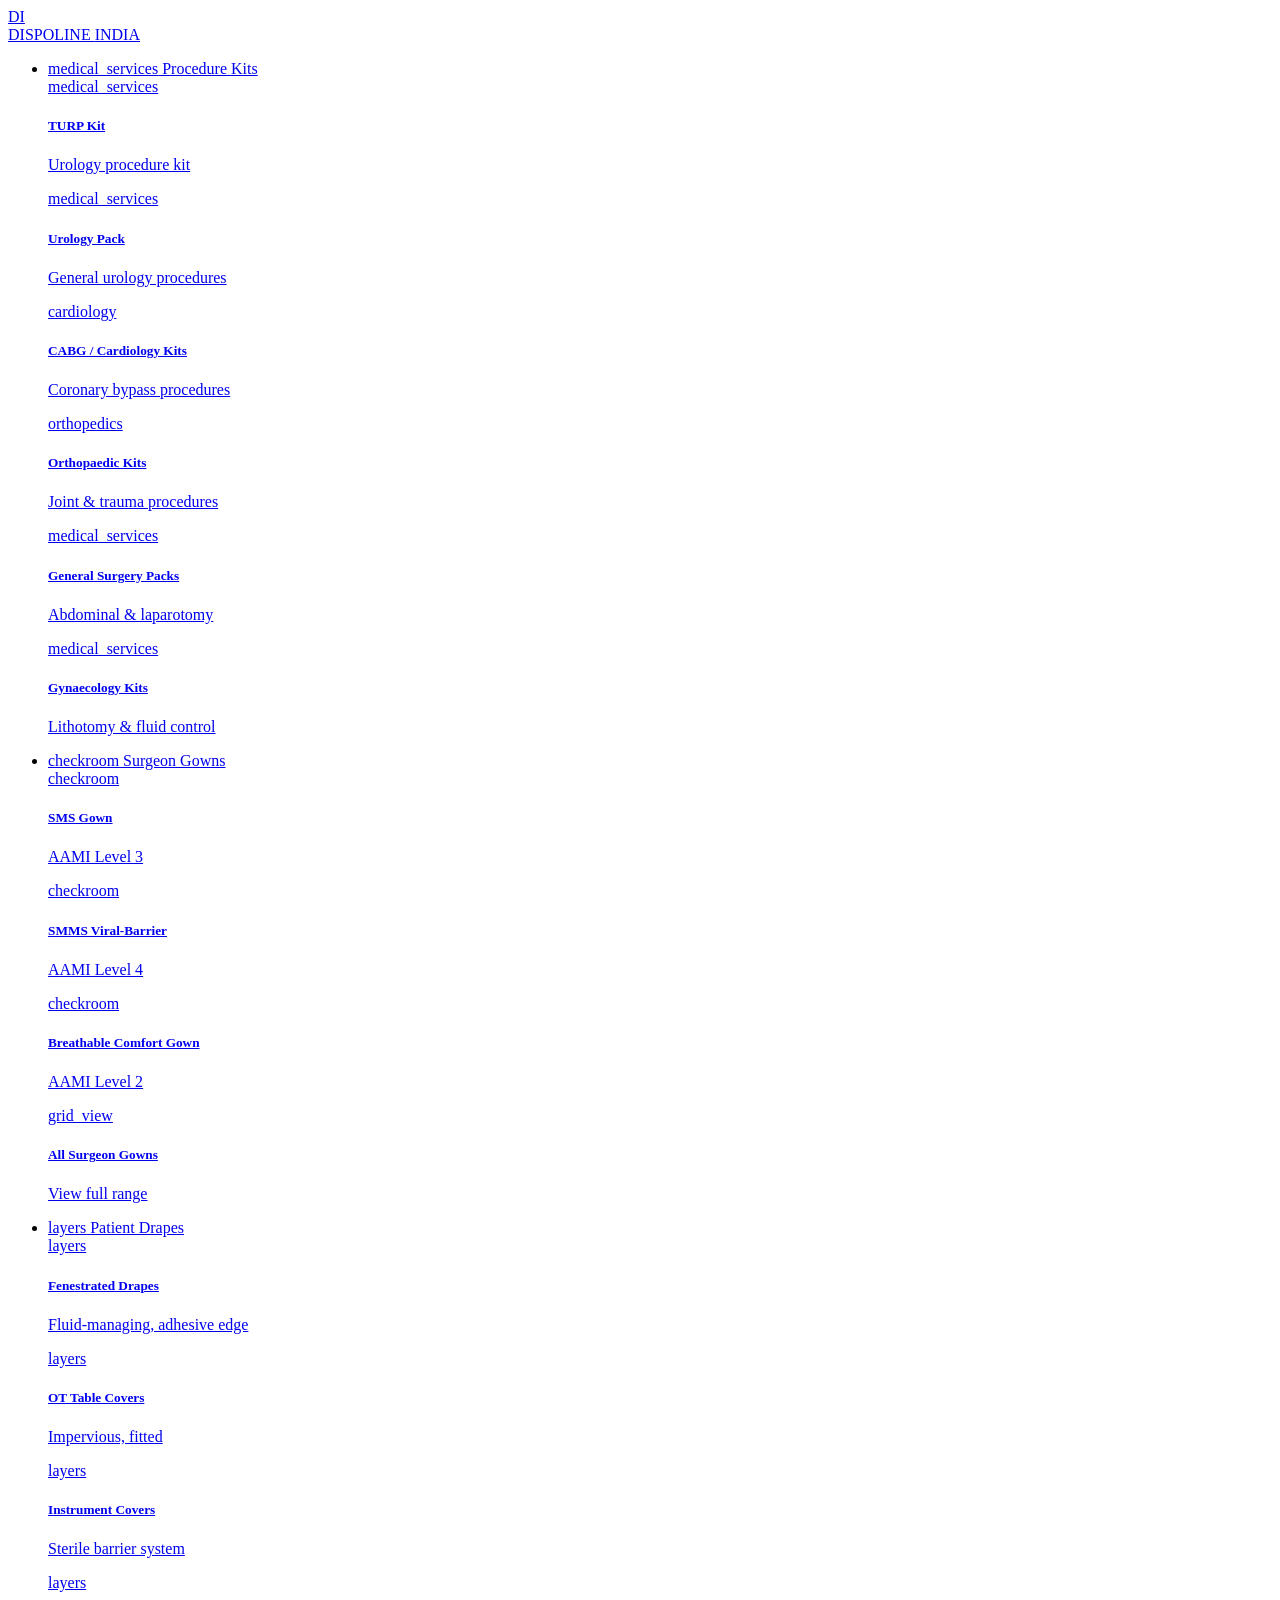
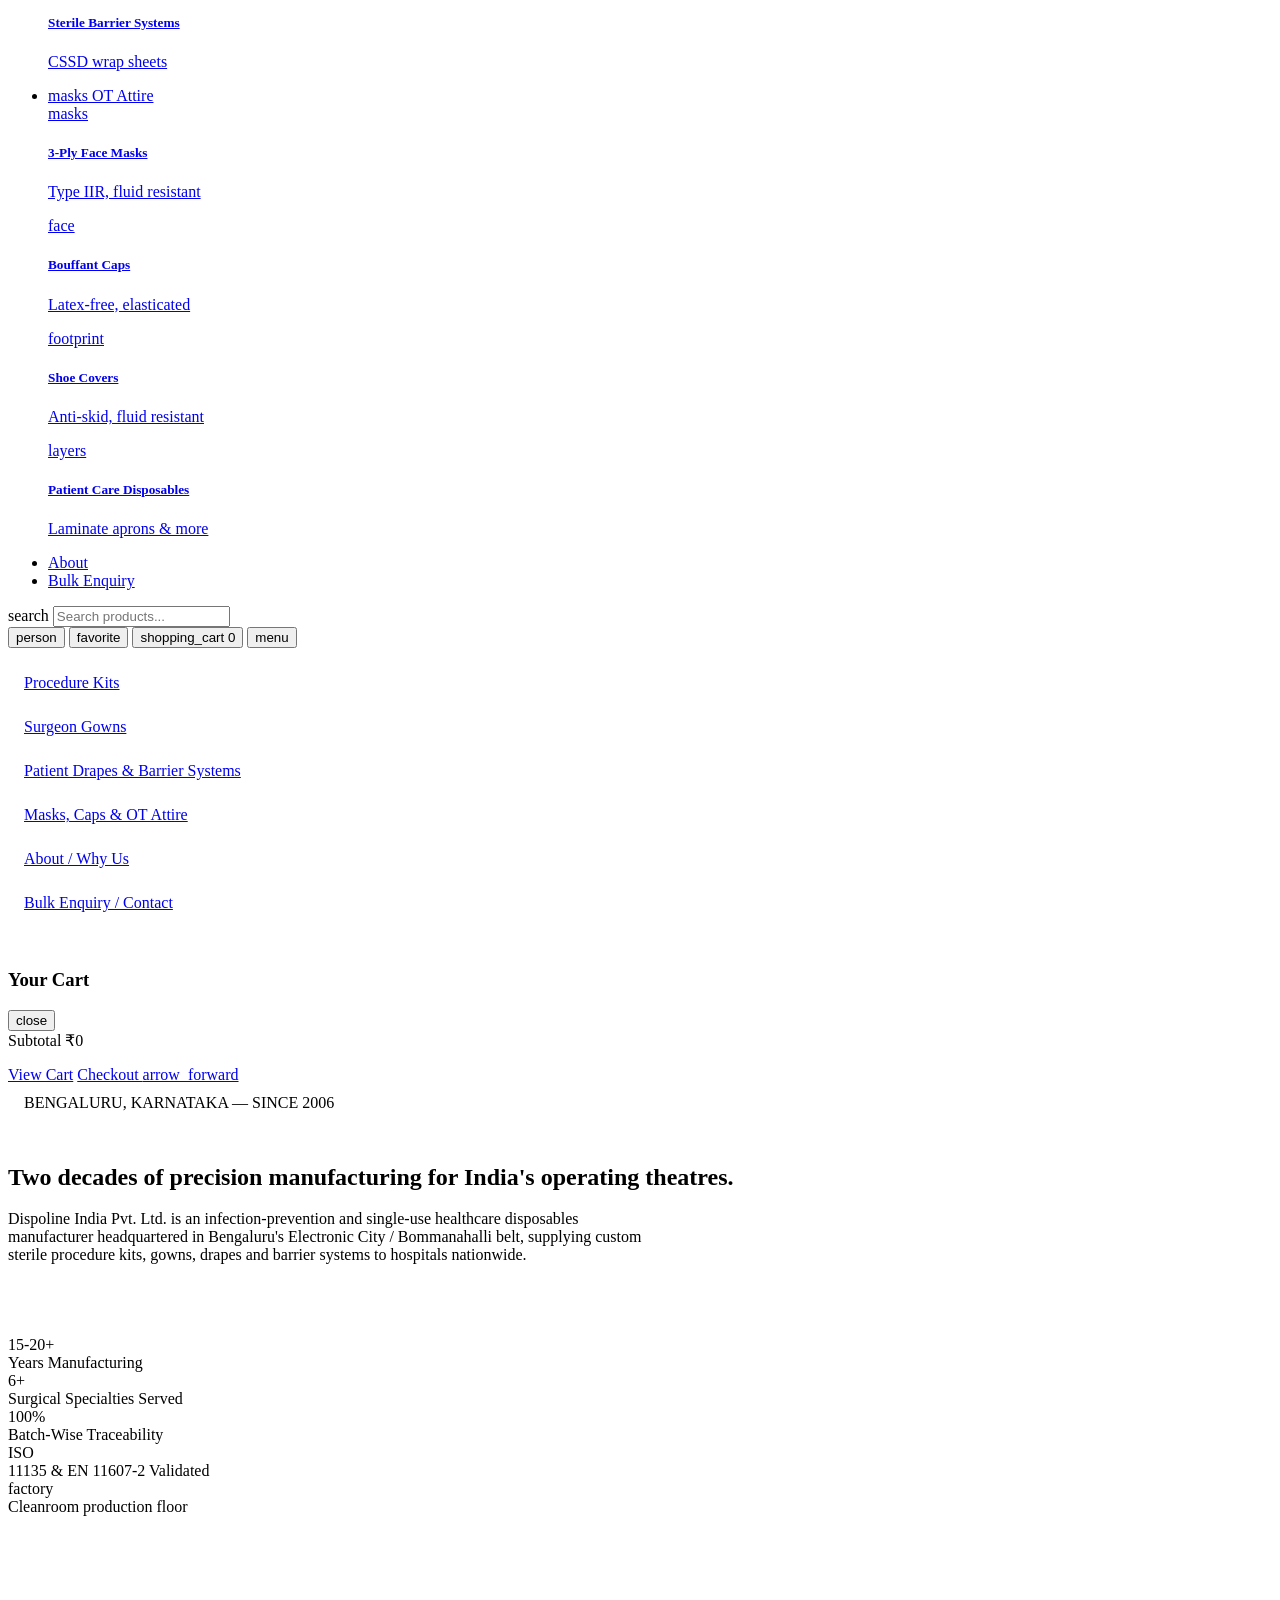
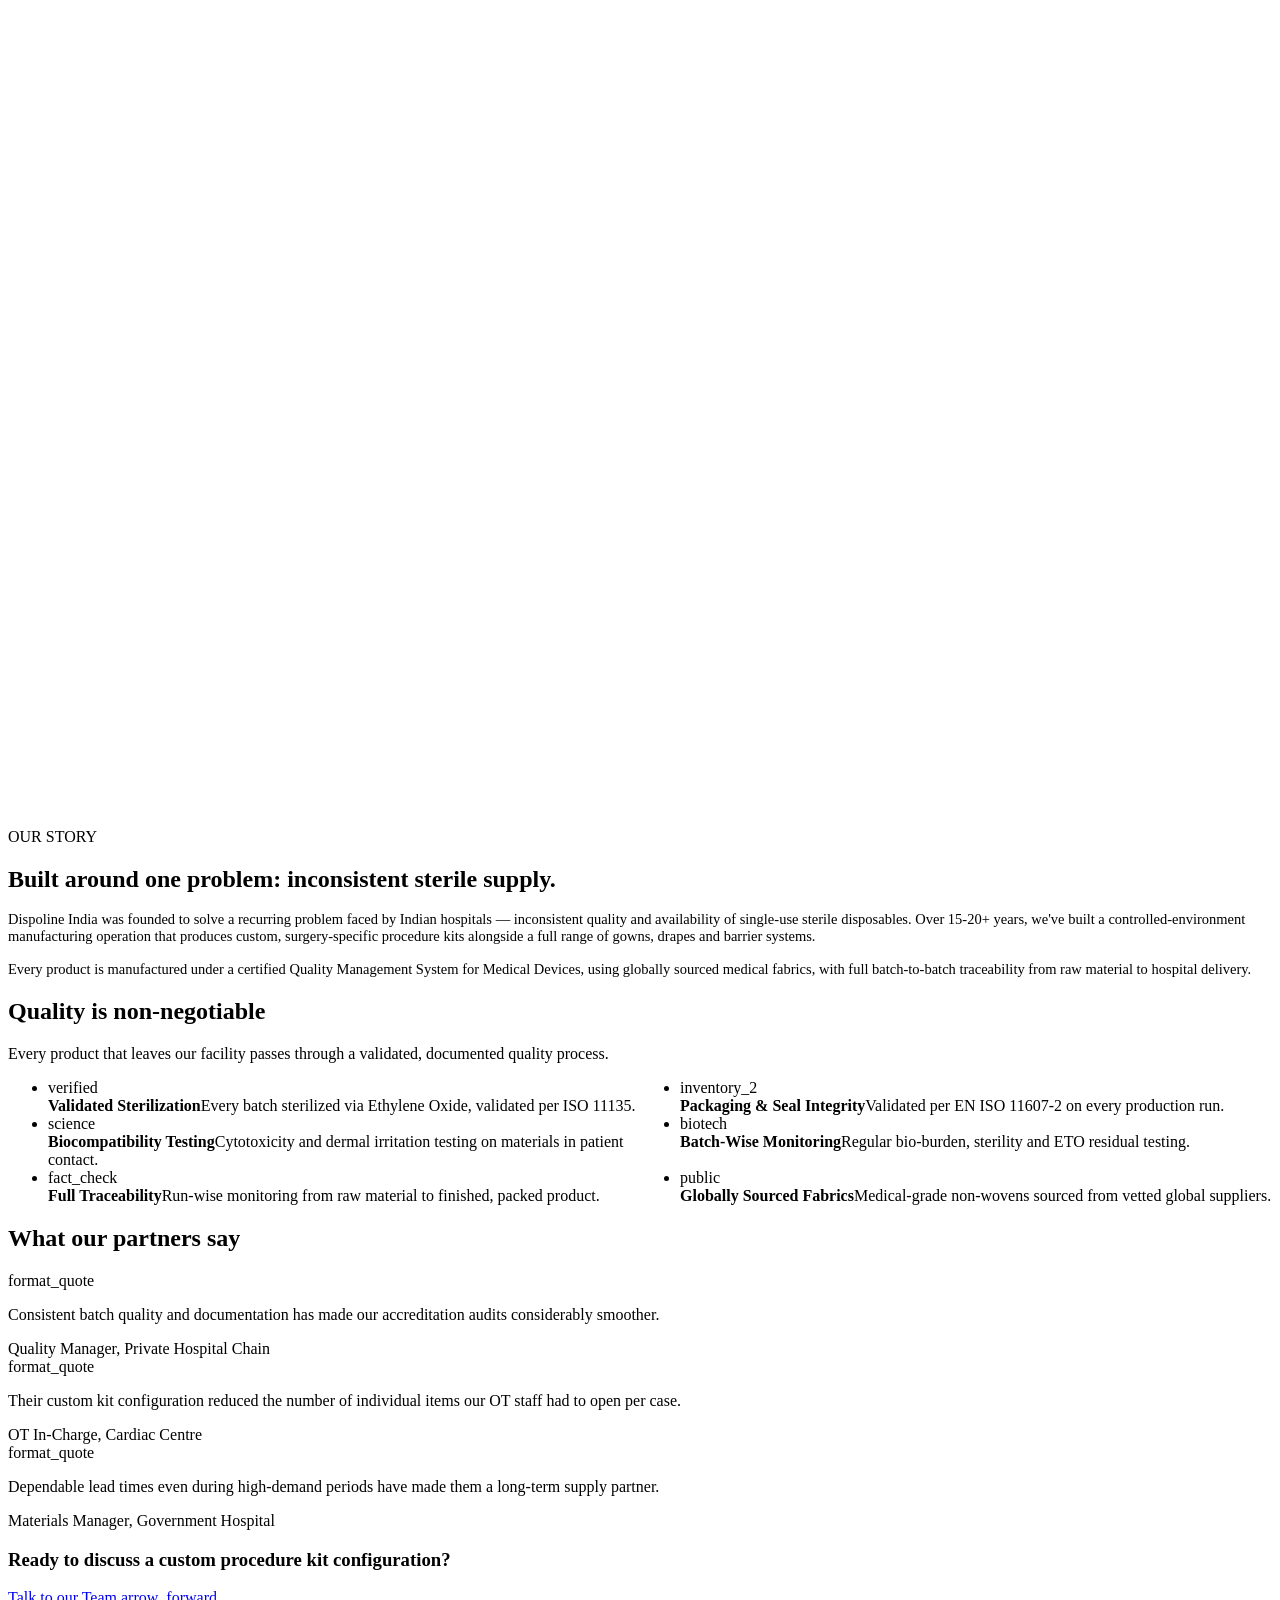
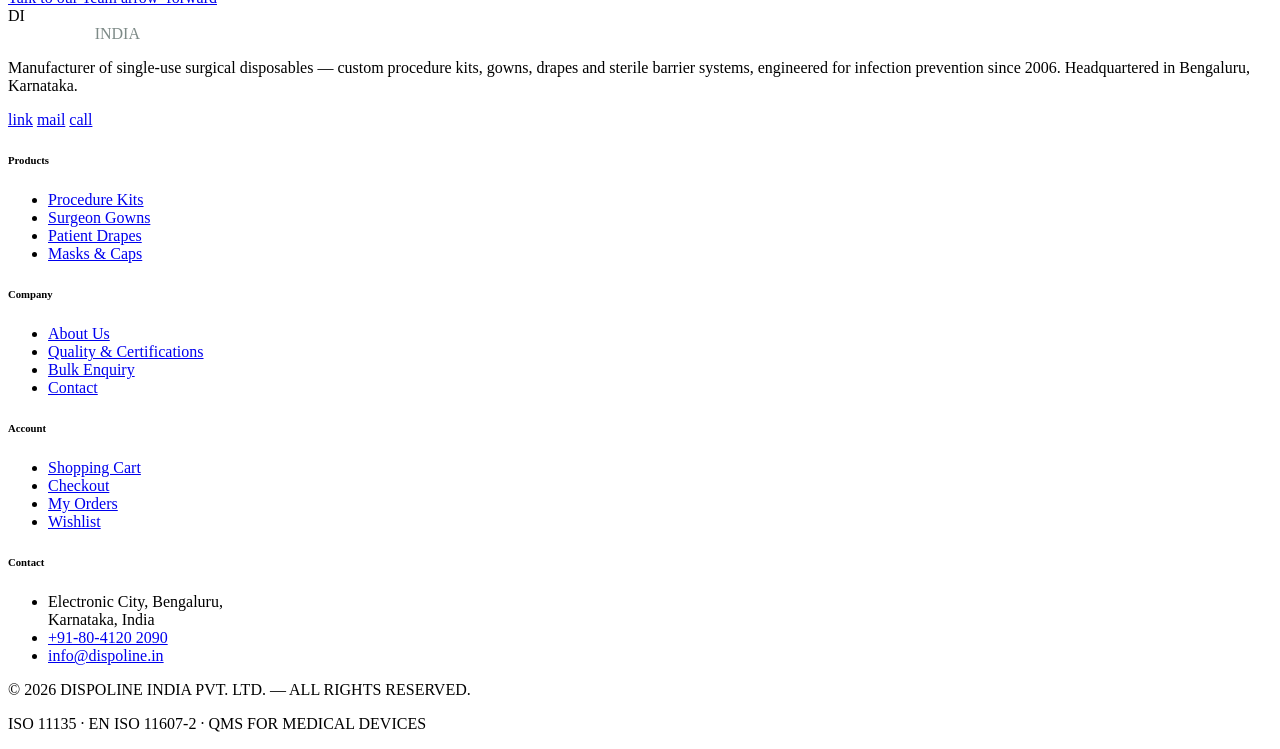
==== about.html @ 7de143ca "Add about.html" ====
<!DOCTYPE html>
<html lang="en">
<head>
<meta charset="utf-8">
<meta name="viewport" content="width=device-width, initial-scale=1.0">
<title>About Us | Dispoline India</title>
<link rel="preconnect" href="https://fonts.googleapis.com">
<link rel="preconnect" href="https://fonts.gstatic.com" crossorigin>
<link rel="stylesheet" href="assets/css/style.css">
</head>
<body>

<header class="site-header">
  <div class="wrap header-row">
    <a href="index.html" class="brand">
      <div class="brand-mark">DI</div>
      <div class="brand-name">DISPOLINE <span>INDIA</span></div>
    </a>

    <ul class="main-nav">
      <li>
        <a href="category.html?cat=kits" class="nav-link"><span class="material-symbols-outlined care">medical_services</span> Procedure Kits</a>
        <div class="mega">
          <a class="mega-item" href="product.html?id=turp-kit"><span class="m-ico material-symbols-outlined">medical_services</span><div><h5>TURP Kit</h5><p>Urology procedure kit</p></div></a>
          <a class="mega-item" href="product.html?id=urology-pack"><span class="m-ico material-symbols-outlined">medical_services</span><div><h5>Urology Pack</h5><p>General urology procedures</p></div></a>
          <a class="mega-item" href="product.html?id=cabg-kit"><span class="m-ico material-symbols-outlined">cardiology</span><div><h5>CABG / Cardiology Kits</h5><p>Coronary bypass procedures</p></div></a>
          <a class="mega-item" href="product.html?id=ortho-kit"><span class="m-ico material-symbols-outlined">orthopedics</span><div><h5>Orthopaedic Kits</h5><p>Joint & trauma procedures</p></div></a>
          <a class="mega-item" href="product.html?id=general-surgery-pack"><span class="m-ico material-symbols-outlined">medical_services</span><div><h5>General Surgery Packs</h5><p>Abdominal & laparotomy</p></div></a>
          <a class="mega-item" href="product.html?id=gynae-kit"><span class="m-ico material-symbols-outlined">medical_services</span><div><h5>Gynaecology Kits</h5><p>Lithotomy & fluid control</p></div></a>
        </div>
      </li>
      <li>
        <a href="category.html?cat=gowns" class="nav-link"><span class="material-symbols-outlined care">checkroom</span> Surgeon Gowns</a>
        <div class="mega">
          <a class="mega-item" href="product.html?id=sms-gown"><span class="m-ico material-symbols-outlined">checkroom</span><div><h5>SMS Gown</h5><p>AAMI Level 3</p></div></a>
          <a class="mega-item" href="product.html?id=smms-gown"><span class="m-ico material-symbols-outlined">checkroom</span><div><h5>SMMS Viral-Barrier</h5><p>AAMI Level 4</p></div></a>
          <a class="mega-item" href="product.html?id=breathable-gown"><span class="m-ico material-symbols-outlined">checkroom</span><div><h5>Breathable Comfort Gown</h5><p>AAMI Level 2</p></div></a>
          <a class="mega-item" href="category.html?cat=gowns"><span class="m-ico material-symbols-outlined">grid_view</span><div><h5>All Surgeon Gowns</h5><p>View full range</p></div></a>
        </div>
      </li>
      <li>
        <a href="category.html?cat=drapes" class="nav-link"><span class="material-symbols-outlined care">layers</span> Patient Drapes</a>
        <div class="mega">
          <a class="mega-item" href="product.html?id=fenestrated-drape"><span class="m-ico material-symbols-outlined">layers</span><div><h5>Fenestrated Drapes</h5><p>Fluid-managing, adhesive edge</p></div></a>
          <a class="mega-item" href="product.html?id=ot-table-cover"><span class="m-ico material-symbols-outlined">layers</span><div><h5>OT Table Covers</h5><p>Impervious, fitted</p></div></a>
          <a class="mega-item" href="product.html?id=instrument-tray-cover"><span class="m-ico material-symbols-outlined">layers</span><div><h5>Instrument Covers</h5><p>Sterile barrier system</p></div></a>
          <a class="mega-item" href="product.html?id=sterilization-wrap"><span class="m-ico material-symbols-outlined">layers</span><div><h5>Sterile Barrier Systems</h5><p>CSSD wrap sheets</p></div></a>
        </div>
      </li>
      <li>
        <a href="category.html?cat=masks" class="nav-link"><span class="material-symbols-outlined care">masks</span> OT Attire</a>
        <div class="mega">
          <a class="mega-item" href="product.html?id=3ply-mask"><span class="m-ico material-symbols-outlined">masks</span><div><h5>3-Ply Face Masks</h5><p>Type IIR, fluid resistant</p></div></a>
          <a class="mega-item" href="product.html?id=surgeon-cap"><span class="m-ico material-symbols-outlined">face</span><div><h5>Bouffant Caps</h5><p>Latex-free, elasticated</p></div></a>
          <a class="mega-item" href="product.html?id=shoe-cover"><span class="m-ico material-symbols-outlined">footprint</span><div><h5>Shoe Covers</h5><p>Anti-skid, fluid resistant</p></div></a>
          <a class="mega-item" href="product.html?id=laminate-apron"><span class="m-ico material-symbols-outlined">layers</span><div><h5>Patient Care Disposables</h5><p>Laminate aprons & more</p></div></a>
        </div>
      </li>
      <li><a href="about.html" class="nav-link">About</a></li>
      <li><a href="contact.html" class="nav-link">Bulk Enquiry</a></li>
    </ul>

    <div class="header-actions">
      <div class="search-box desktop-only">
        <span class="material-symbols-outlined">search</span>
        <input type="text" placeholder="Search products...">
      </div>
      <button class="btn-icon desktop-only" title="Account"><span class="material-symbols-outlined">person</span></button>
      <button class="btn-icon desktop-only" title="Wishlist"><span class="material-symbols-outlined">favorite</span></button>
      <button class="btn-icon js-open-cart" title="Cart" style="position:relative;">
        <span class="material-symbols-outlined">shopping_cart</span>
        <span class="cart-badge js-cart-count">0</span>
      </button>
      <button class="btn-icon burger" title="Menu"><span class="material-symbols-outlined">menu</span></button>
    </div>
  </div>

  <div class="mobile-nav">
    <div class="wrap" style="padding:14px 16px 26px;display:flex;flex-direction:column;gap:2px;">
      <a href="category.html?cat=kits" class="nav-link" style="padding:12px 0;border-bottom:1px solid var(--line-soft);">Procedure Kits</a>
      <a href="category.html?cat=gowns" class="nav-link" style="padding:12px 0;border-bottom:1px solid var(--line-soft);">Surgeon Gowns</a>
      <a href="category.html?cat=drapes" class="nav-link" style="padding:12px 0;border-bottom:1px solid var(--line-soft);">Patient Drapes & Barrier Systems</a>
      <a href="category.html?cat=masks" class="nav-link" style="padding:12px 0;border-bottom:1px solid var(--line-soft);">Masks, Caps & OT Attire</a>
      <a href="about.html" class="nav-link" style="padding:12px 0;border-bottom:1px solid var(--line-soft);">About / Why Us</a>
      <a href="contact.html" class="nav-link" style="padding:12px 0;">Bulk Enquiry / Contact</a>
    </div>
  </div>
</header>

<div class="drawer-overlay"></div>
<div class="drawer">
  <div class="drawer-head">
    <h3>Your Cart</h3>
    <button class="btn-icon js-close-drawer" title="Close"><span class="material-symbols-outlined">close</span></button>
  </div>
  <div class="drawer-body js-drawer-body"></div>
  <div class="drawer-foot">
    <div class="summary-row total" style="margin-bottom:16px;">
      <span>Subtotal</span>
      <span class="val js-drawer-subtotal">₹0</span>
    </div>
    <a href="cart.html" class="btn btn-secondary btn-block" style="margin-bottom:10px;">View Cart</a>
    <a href="checkout.html" class="btn btn-primary btn-block">Checkout <span class="material-symbols-outlined arrow" style="font-size:16px;">arrow_forward</span></a>
  </div>
</div>

<section class="hero blueprint" style="padding-bottom:56px;">
  <div class="wrap">
    <div class="eyebrow fold" style="padding:10px 16px;display:inline-flex;margin-bottom:22px;"><span class="dot"></span> BENGALURU, KARNATAKA — SINCE 2006</div>
    <h1 style="max-width:820px;">Two decades of <span class="hl">precision manufacturing</span> for India's operating theatres.</h1>
    <p class="lead" style="max-width:640px;">Dispoline India Pvt. Ltd. is an infection-prevention and single-use healthcare disposables manufacturer headquartered in Bengaluru's Electronic City / Bommanahalli belt, supplying custom sterile procedure kits, gowns, drapes and barrier systems to hospitals nationwide.</p>
  </div>
</section>

<section class="section" style="padding-top:0;">
  <div class="wrap">
    <div class="stat-strip">
      <div class="stat-card fold"><div class="stat-num">15-20+</div><div class="stat-label">Years Manufacturing</div></div>
      <div class="stat-card fold"><div class="stat-num">6+</div><div class="stat-label">Surgical Specialties Served</div></div>
      <div class="stat-card fold"><div class="stat-num">100%</div><div class="stat-label">Batch-Wise Traceability</div></div>
      <div class="stat-card fold"><div class="stat-num">ISO</div><div class="stat-label">11135 &amp; EN 11607-2 Validated</div></div>
    </div>
  </div>
</section>

<section class="section section-off">
  <div class="wrap story-grid">
    <div class="doc-photo fold" style="aspect-ratio:4/3;"><span class="dp-icon"><span class="material-symbols-outlined">factory</span></span><div class="dp-label">Cleanroom production floor</div></div>
    <div>
      <div class="eyebrow teal" style="margin-bottom:14px;"><span class="dot"></span> OUR STORY</div>
      <h2 style="margin-bottom:18px;">Built around one problem: inconsistent sterile supply.</h2>
      <p style="color:var(--ink-60);font-size:14.5px;margin-bottom:16px;">Dispoline India was founded to solve a recurring problem faced by Indian hospitals — inconsistent quality and availability of single-use sterile disposables. Over 15-20+ years, we've built a controlled-environment manufacturing operation that produces custom, surgery-specific procedure kits alongside a full range of gowns, drapes and barrier systems.</p>
      <p style="color:var(--ink-60);font-size:14.5px;">Every product is manufactured under a certified Quality Management System for Medical Devices, using globally sourced medical fabrics, with full batch-to-batch traceability from raw material to hospital delivery.</p>
    </div>
  </div>
</section>

<section class="section" id="quality">
  <div class="wrap">
    <div class="section-head">
      <h2>Quality is <span class="hl">non-negotiable</span></h2>
      <p>Every product that leaves our facility passes through a validated, documented quality process.</p>
    </div>
    <ul class="quality-list" style="display:grid;grid-template-columns:1fr 1fr;gap:0 40px;">
      <li><span class="material-symbols-outlined">verified</span><div><b>Validated Sterilization</b><span>Every batch sterilized via Ethylene Oxide, validated per ISO 11135.</span></div></li>
      <li><span class="material-symbols-outlined">inventory_2</span><div><b>Packaging &amp; Seal Integrity</b><span>Validated per EN ISO 11607-2 on every production run.</span></div></li>
      <li><span class="material-symbols-outlined">science</span><div><b>Biocompatibility Testing</b><span>Cytotoxicity and dermal irritation testing on materials in patient contact.</span></div></li>
      <li><span class="material-symbols-outlined">biotech</span><div><b>Batch-Wise Monitoring</b><span>Regular bio-burden, sterility and ETO residual testing.</span></div></li>
      <li><span class="material-symbols-outlined">fact_check</span><div><b>Full Traceability</b><span>Run-wise monitoring from raw material to finished, packed product.</span></div></li>
      <li><span class="material-symbols-outlined">public</span><div><b>Globally Sourced Fabrics</b><span>Medical-grade non-wovens sourced from vetted global suppliers.</span></div></li>
    </ul>
  </div>
</section>

<section class="section section-off">
  <div class="wrap">
    <div class="section-head"><h2>What our <span class="hl">partners</span> say</h2></div>
    <div class="testi-grid">
      <div class="testi-card fold"><span class="material-symbols-outlined">format_quote</span><p>Consistent batch quality and documentation has made our accreditation audits considerably smoother.</p><div class="testi-who">Quality Manager, Private Hospital Chain</div></div>
      <div class="testi-card fold"><span class="material-symbols-outlined">format_quote</span><p>Their custom kit configuration reduced the number of individual items our OT staff had to open per case.</p><div class="testi-who">OT In-Charge, Cardiac Centre</div></div>
      <div class="testi-card fold"><span class="material-symbols-outlined">format_quote</span><p>Dependable lead times even during high-demand periods have made them a long-term supply partner.</p><div class="testi-who">Materials Manager, Government Hospital</div></div>
    </div>
  </div>
</section>

<section class="cta-banner blueprint-dark">
  <div class="wrap cta-inner">
    <h3>Ready to discuss a custom procedure kit configuration?</h3>
    <a href="contact.html" class="btn btn-teal">Talk to our Team <span class="material-symbols-outlined arrow" style="font-size:16px;">arrow_forward</span></a>
  </div>
</section>

<footer class="site-footer">
  <div class="wrap">
    <div class="foot-grid">
      <div class="foot-brand">
        <div class="brand" style="margin-bottom:4px;">
          <div class="brand-mark">DI</div>
          <div class="brand-name" style="color:#fff;">DISPOLINE <span style="color:#7d8a87;">INDIA</span></div>
        </div>
        <p>Manufacturer of single-use surgical disposables — custom procedure kits, gowns, drapes and sterile barrier systems, engineered for infection prevention since 2006. Headquartered in Bengaluru, Karnataka.</p>
        <div class="foot-social">
          <a href="#" title="LinkedIn"><span class="material-symbols-outlined" style="font-size:16px;">link</span></a>
          <a href="mailto:info@dispoline.in" title="Email"><span class="material-symbols-outlined" style="font-size:16px;">mail</span></a>
          <a href="tel:+918041202090" title="Call"><span class="material-symbols-outlined" style="font-size:16px;">call</span></a>
        </div>
      </div>
      <div class="foot-col">
        <h6>Products</h6>
        <ul>
          <li><a href="category.html?cat=kits">Procedure Kits</a></li>
          <li><a href="category.html?cat=gowns">Surgeon Gowns</a></li>
          <li><a href="category.html?cat=drapes">Patient Drapes</a></li>
          <li><a href="category.html?cat=masks">Masks & Caps</a></li>
        </ul>
      </div>
      <div class="foot-col">
        <h6>Company</h6>
        <ul>
          <li><a href="about.html">About Us</a></li>
          <li><a href="about.html#quality">Quality & Certifications</a></li>
          <li><a href="contact.html">Bulk Enquiry</a></li>
          <li><a href="contact.html">Contact</a></li>
        </ul>
      </div>
      <div class="foot-col">
        <h6>Account</h6>
        <ul>
          <li><a href="cart.html">Shopping Cart</a></li>
          <li><a href="checkout.html">Checkout</a></li>
          <li><a href="#">My Orders</a></li>
          <li><a href="#">Wishlist</a></li>
        </ul>
      </div>
      <div class="foot-col">
        <h6>Contact</h6>
        <ul>
          <li>Electronic City, Bengaluru,<br>Karnataka, India</li>
          <li><a href="tel:+918041202090">+91-80-4120 2090</a></li>
          <li><a href="mailto:info@dispoline.in">info@dispoline.in</a></li>
        </ul>
      </div>
    </div>
    <div class="foot-bottom">
      <p>© 2026 DISPOLINE INDIA PVT. LTD. — ALL RIGHTS RESERVED.</p>
      <p>ISO 11135 · EN ISO 11607-2 · QMS FOR MEDICAL DEVICES</p>
    </div>
  </div>
</footer>

<script src="assets/js/data.js"></script>
<script src="assets/js/main.js"></script>
</body>
</html>
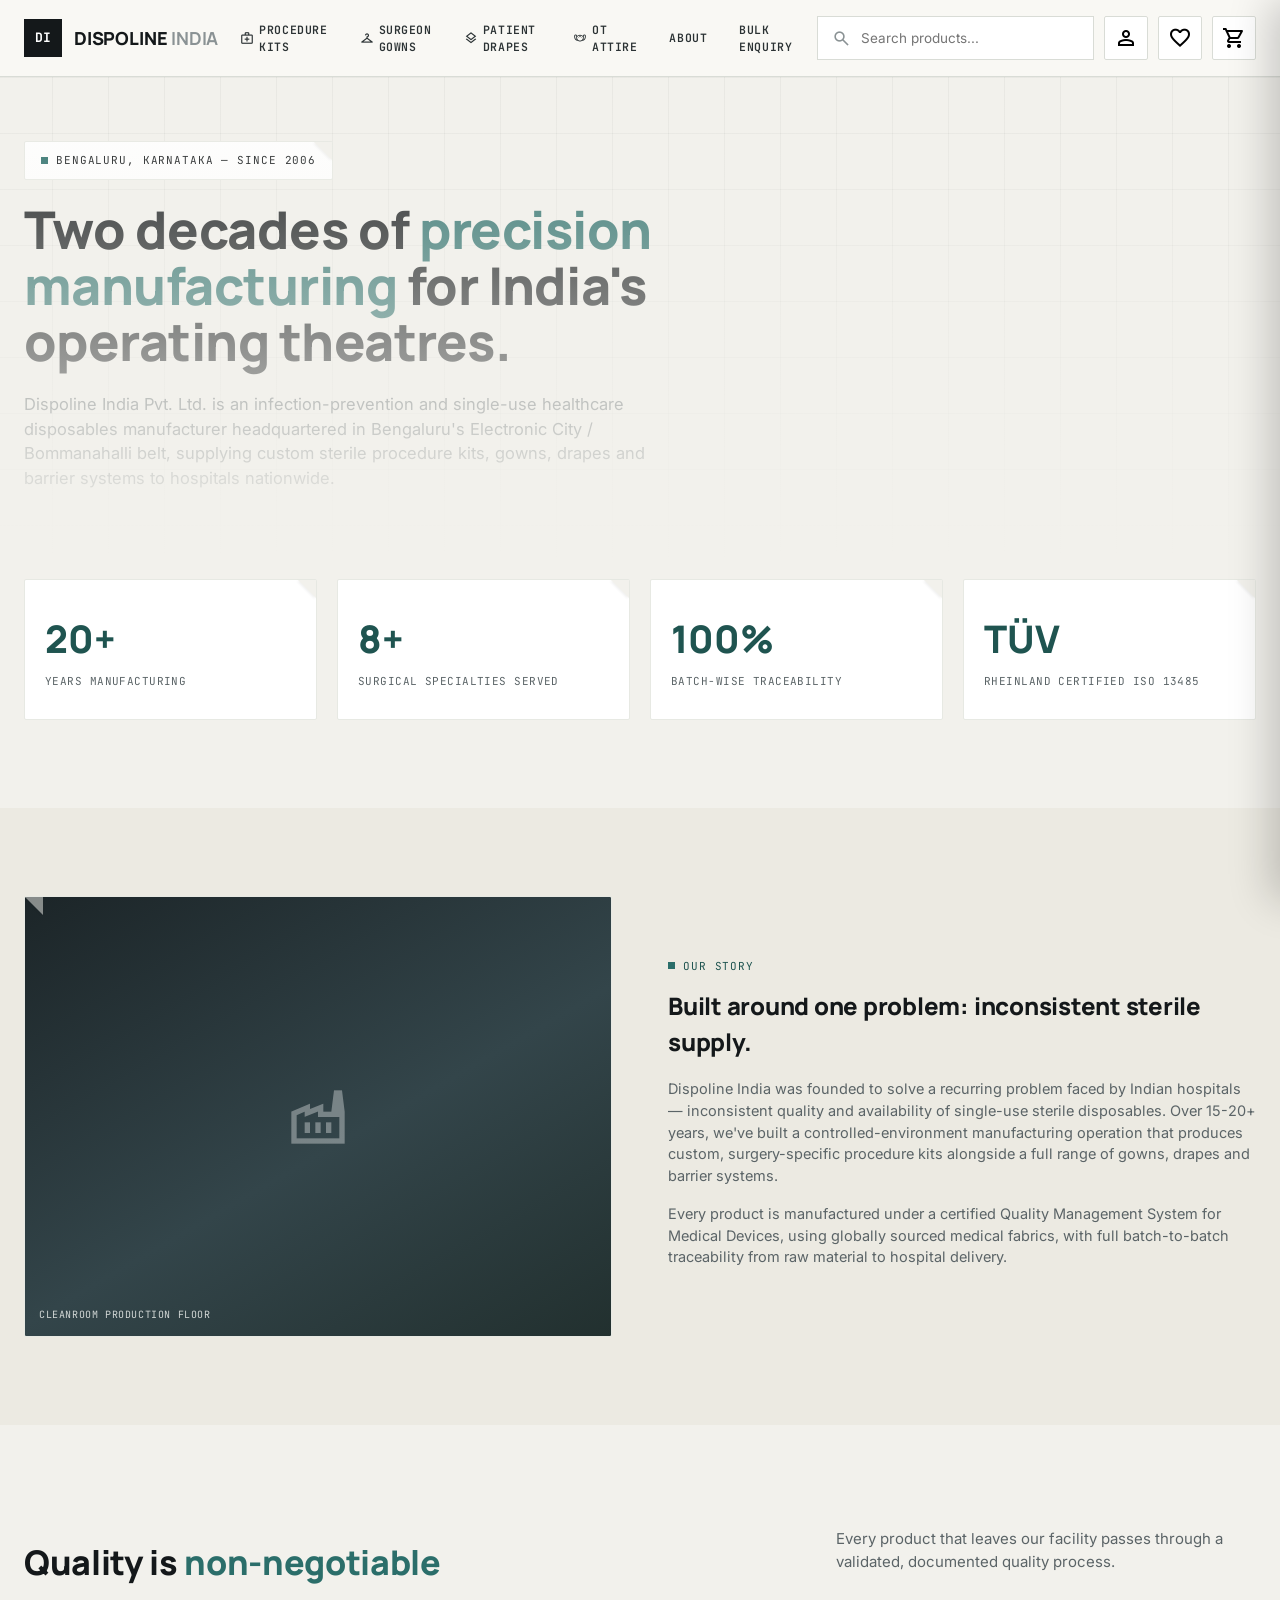
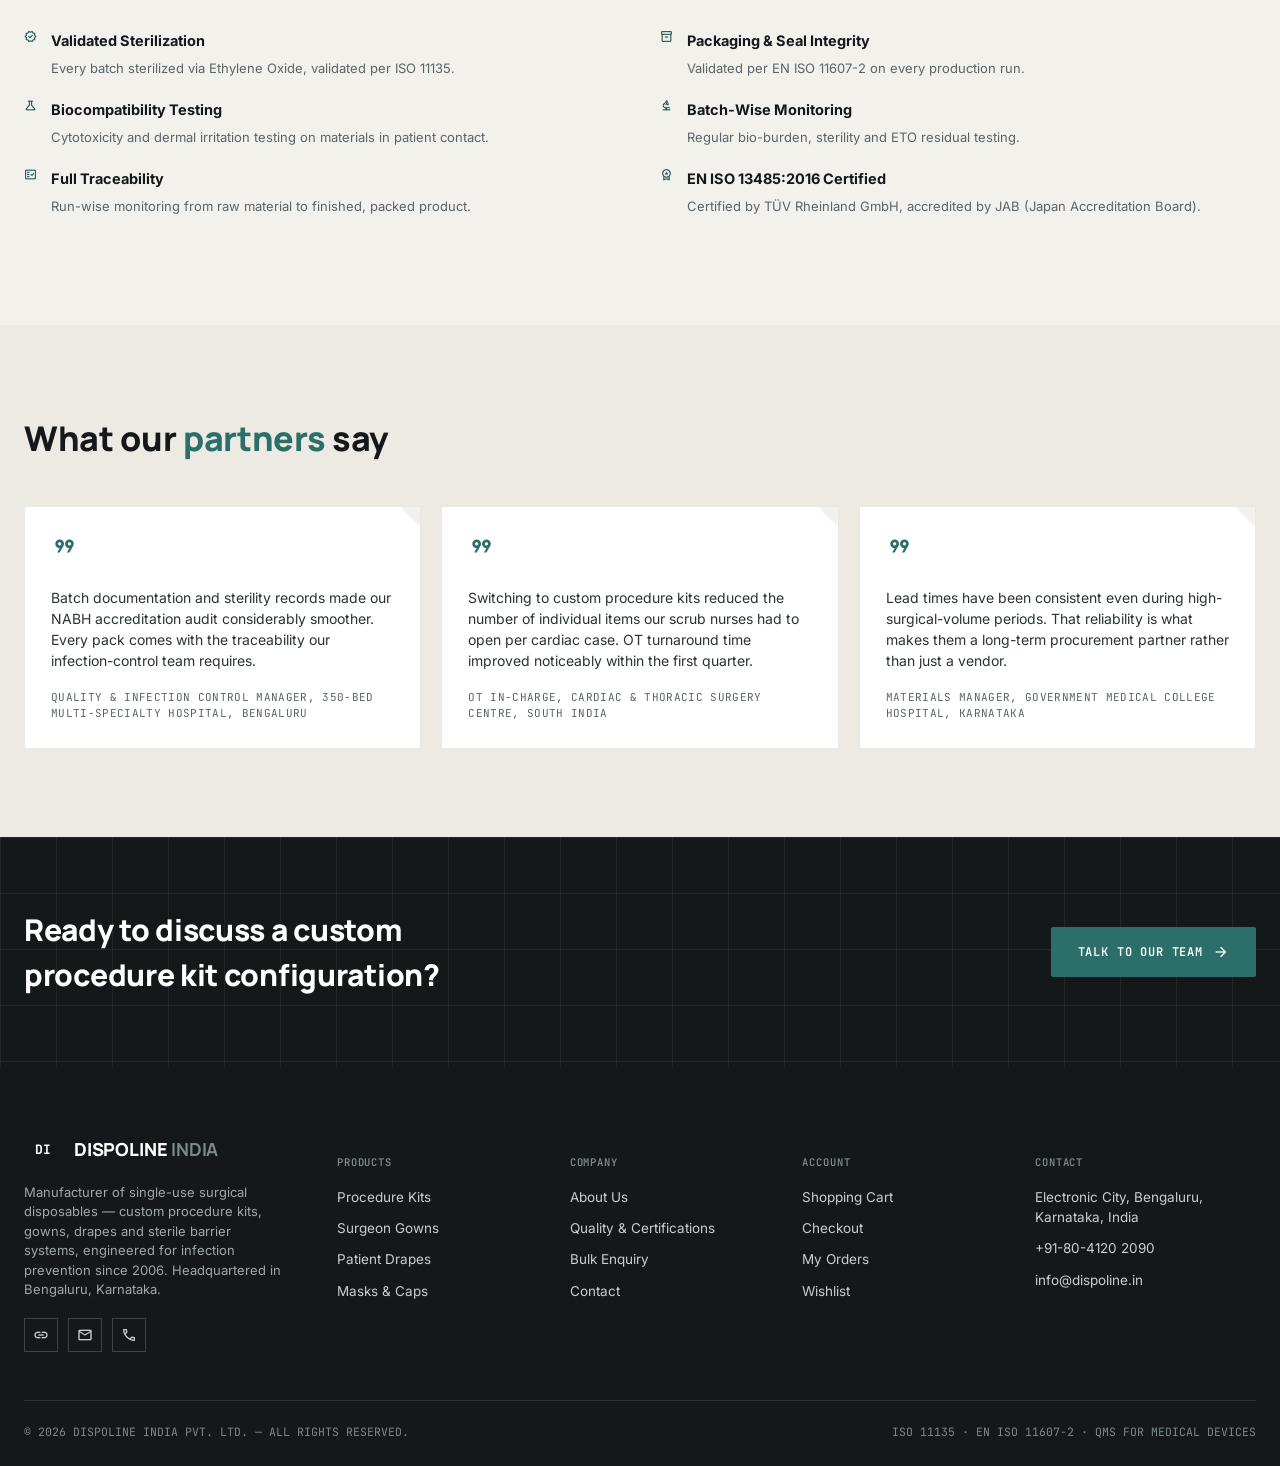
==== commit bfb6523c: "Fix stat strip (15-20+ → 20+, 6+ → 8+, TÜV Rheinland stat); add ISO 13485 certifier to quality list;" ====
--- a/about.html
+++ b/about.html
@@ -115,10 +115,10 @@
 <section class="section" style="padding-top:0;">
   <div class="wrap">
     <div class="stat-strip">
-      <div class="stat-card fold"><div class="stat-num">15-20+</div><div class="stat-label">Years Manufacturing</div></div>
-      <div class="stat-card fold"><div class="stat-num">6+</div><div class="stat-label">Surgical Specialties Served</div></div>
+      <div class="stat-card fold"><div class="stat-num">20+</div><div class="stat-label">Years Manufacturing</div></div>
+      <div class="stat-card fold"><div class="stat-num">8+</div><div class="stat-label">Surgical Specialties Served</div></div>
       <div class="stat-card fold"><div class="stat-num">100%</div><div class="stat-label">Batch-Wise Traceability</div></div>
-      <div class="stat-card fold"><div class="stat-num">ISO</div><div class="stat-label">11135 &amp; EN 11607-2 Validated</div></div>
+      <div class="stat-card fold"><div class="stat-num">TÜV</div><div class="stat-label">Rheinland Certified ISO 13485</div></div>
     </div>
   </div>
 </section>
@@ -147,7 +147,7 @@
       <li><span class="material-symbols-outlined">science</span><div><b>Biocompatibility Testing</b><span>Cytotoxicity and dermal irritation testing on materials in patient contact.</span></div></li>
       <li><span class="material-symbols-outlined">biotech</span><div><b>Batch-Wise Monitoring</b><span>Regular bio-burden, sterility and ETO residual testing.</span></div></li>
       <li><span class="material-symbols-outlined">fact_check</span><div><b>Full Traceability</b><span>Run-wise monitoring from raw material to finished, packed product.</span></div></li>
-      <li><span class="material-symbols-outlined">public</span><div><b>Globally Sourced Fabrics</b><span>Medical-grade non-wovens sourced from vetted global suppliers.</span></div></li>
+      <li><span class="material-symbols-outlined">workspace_premium</span><div><b>EN ISO 13485:2016 Certified</b><span>Certified by TÜV Rheinland GmbH, accredited by JAB (Japan Accreditation Board).</span></div></li>
     </ul>
   </div>
 </section>
@@ -156,9 +156,9 @@
   <div class="wrap">
     <div class="section-head"><h2>What our <span class="hl">partners</span> say</h2></div>
     <div class="testi-grid">
-      <div class="testi-card fold"><span class="material-symbols-outlined">format_quote</span><p>Consistent batch quality and documentation has made our accreditation audits considerably smoother.</p><div class="testi-who">Quality Manager, Private Hospital Chain</div></div>
-      <div class="testi-card fold"><span class="material-symbols-outlined">format_quote</span><p>Their custom kit configuration reduced the number of individual items our OT staff had to open per case.</p><div class="testi-who">OT In-Charge, Cardiac Centre</div></div>
-      <div class="testi-card fold"><span class="material-symbols-outlined">format_quote</span><p>Dependable lead times even during high-demand periods have made them a long-term supply partner.</p><div class="testi-who">Materials Manager, Government Hospital</div></div>
+      <div class="testi-card fold"><span class="material-symbols-outlined">format_quote</span><p>Batch documentation and sterility records made our NABH accreditation audit considerably smoother. Every pack comes with the traceability our infection-control team requires.</p><div class="testi-who">Quality & Infection Control Manager, 350-bed Multi-Specialty Hospital, Bengaluru</div></div>
+      <div class="testi-card fold"><span class="material-symbols-outlined">format_quote</span><p>Switching to custom procedure kits reduced the number of individual items our scrub nurses had to open per cardiac case. OT turnaround time improved noticeably within the first quarter.</p><div class="testi-who">OT In-Charge, Cardiac &amp; Thoracic Surgery Centre, South India</div></div>
+      <div class="testi-card fold"><span class="material-symbols-outlined">format_quote</span><p>Lead times have been consistent even during high-surgical-volume periods. That reliability is what makes them a long-term procurement partner rather than just a vendor.</p><div class="testi-who">Materials Manager, Government Medical College Hospital, Karnataka</div></div>
     </div>
   </div>
 </section>
--- a/assets/css/style.css
+++ b/assets/css/style.css
@@ -0,0 +1,573 @@
+/* ============================================================
+   DISPOLINE INDIA — DESIGN SYSTEM
+   Blueprint-grid / folded-corner / mono-badge visual language
+   ============================================================ */
+
+@import url('https://fonts.googleapis.com/css2?family=Manrope:wght@500;600;700;800&family=JetBrains+Mono:wght@400;500;600;700&family=Inter:wght@400;500;600;700&family=Material+Symbols+Outlined:opsz,wght,FILL,GRAD@20..48,300..500,0..1,0&display=swap');
+
+:root{
+  --charcoal:#14181a;
+  --charcoal-soft:#2b3234;
+  --ink-60:#5b6467;
+  --ink-40:#8a9294;
+  --line:#d9dcd6;
+  --line-soft:#e7e9e3;
+  --off-white:#f2f1ec;
+  --off-white-2:#eceae2;
+  --paper:#faf9f5;
+  --white:#ffffff;
+  --teal:#2b6e6a;
+  --teal-dark:#1f5450;
+  --teal-tint:#e3ede9;
+  --teal-tint-2:#d7e6e2;
+  --danger:#b5432f;
+
+  --font-head:'Manrope', sans-serif;
+  --font-mono:'JetBrains Mono', ui-monospace, monospace;
+  --font-body:'Inter', sans-serif;
+
+  --radius-card:14px;
+  --shadow-card:0 1px 2px rgba(20,24,26,.04), 0 12px 28px -16px rgba(20,24,26,.18);
+  --shadow-pop:0 4px 10px rgba(20,24,26,.06), 0 20px 40px -18px rgba(20,24,26,.22);
+  --max:1280px;
+}
+
+.material-symbols-outlined{
+  font-family:'Material Symbols Outlined';
+  font-weight:normal;
+  font-style:normal;
+  font-size:24px;
+  display:inline-block;
+  line-height:1;
+  text-transform:none;
+  letter-spacing:normal;
+  word-wrap:normal;
+  white-space:nowrap;
+  direction:ltr;
+  -webkit-font-smoothing:antialiased;
+  font-variation-settings:'FILL' 0,'wght' 400,'GRAD' 0,'opsz' 24;
+  vertical-align:middle;
+}
+
+*,*::before,*::after{box-sizing:border-box;}
+html{scroll-behavior:smooth;}
+body{
+  margin:0;
+  font-family:var(--font-body);
+  color:var(--charcoal);
+  background:var(--off-white);
+  -webkit-font-smoothing:antialiased;
+  line-height:1.5;
+}
+img{max-width:100%;display:block;}
+a{color:inherit;text-decoration:none;}
+ul{margin:0;padding:0;list-style:none;}
+button{font-family:inherit;cursor:pointer;}
+input,select,textarea{font-family:inherit;}
+
+.wrap{max-width:var(--max);margin:0 auto;padding:0 24px;}
+@media (max-width:640px){.wrap{padding:0 16px;}}
+
+.eyebrow{
+  display:inline-flex;align-items:center;gap:8px;
+  font-family:var(--font-mono);
+  font-size:11px;letter-spacing:.08em;text-transform:uppercase;
+  color:var(--charcoal);
+}
+.eyebrow .dot{width:7px;height:7px;background:var(--teal);flex:none;}
+.eyebrow.on-dark{color:#dfe6e3;}
+.eyebrow.teal{color:var(--teal-dark);}
+
+h1,h2,h3,h4{font-family:var(--font-head);font-weight:800;color:var(--charcoal);margin:0;letter-spacing:-.01em;}
+.hl{color:var(--teal);}
+
+/* ---------- Blueprint grid background ---------- */
+.blueprint{
+  position:relative;
+  background-color:var(--off-white);
+  background-image:
+    linear-gradient(rgba(20,24,26,.045) 1px, transparent 1px),
+    linear-gradient(90deg, rgba(20,24,26,.045) 1px, transparent 1px);
+  background-size:56px 56px;
+  background-position:center top;
+}
+.blueprint::after{
+  content:"";position:absolute;inset:0;
+  background:linear-gradient(180deg, rgba(242,241,236,0) 0%, var(--off-white) 96%);
+  pointer-events:none;
+}
+.blueprint-dark{
+  background-color:var(--charcoal);
+  background-image:
+    linear-gradient(rgba(255,255,255,.06) 1px, transparent 1px),
+    linear-gradient(90deg, rgba(255,255,255,.06) 1px, transparent 1px);
+  background-size:56px 56px;
+}
+
+/* ---------- Buttons ---------- */
+.btn{
+  display:inline-flex;align-items:center;justify-content:center;gap:10px;
+  font-family:var(--font-mono);font-size:12px;letter-spacing:.07em;text-transform:uppercase;
+  font-weight:600;
+  padding:15px 26px;border-radius:2px;border:1px solid transparent;
+  white-space:nowrap;transition:transform .15s ease, background .15s ease, border-color .15s ease, color .15s ease;
+}
+.btn .arrow{transition:transform .15s ease;}
+.btn:hover .arrow{transform:translateX(3px);}
+.btn-primary{background:var(--charcoal);color:#fff;}
+.btn-primary:hover{background:var(--teal-dark);}
+.btn-secondary{background:transparent;color:var(--charcoal);border-color:var(--charcoal);}
+.btn-secondary:hover{border-color:var(--teal);color:var(--teal-dark);}
+.btn-teal{background:var(--teal);color:#fff;}
+.btn-teal:hover{background:var(--teal-dark);}
+.btn-ghost{background:transparent;color:var(--charcoal);border-color:var(--line);}
+.btn-ghost:hover{border-color:var(--charcoal);}
+.btn-sm{padding:10px 16px;font-size:11px;}
+.btn-block{width:100%;}
+.btn:disabled{opacity:.45;cursor:not-allowed;}
+.btn-icon{
+  width:44px;height:44px;border-radius:2px;border:1px solid var(--line);
+  display:inline-flex;align-items:center;justify-content:center;background:var(--white);
+  position:relative;
+}
+.btn-icon:hover{border-color:var(--teal);}
+
+/* ---------- Folded corner card ---------- */
+.fold{
+  position:relative;
+  background:var(--white);
+  border:1px solid var(--line-soft);
+  border-radius:2px;
+}
+.fold::before{
+  content:"";position:absolute;top:0;right:0;
+  width:0;height:0;
+  border-style:solid;
+  border-width:0 18px 18px 0;
+  border-color:transparent var(--off-white) transparent transparent;
+  filter:drop-shadow(-1px 1px 1px rgba(0,0,0,.06));
+}
+.fold-dark{background:var(--charcoal);border-color:#2a3335;}
+.fold-dark::before{border-color:transparent var(--charcoal-soft) transparent transparent;}
+
+/* ---------- Header ---------- */
+.site-header{
+  position:sticky;top:0;z-index:100;
+  background:rgba(250,249,245,.92);
+  backdrop-filter:blur(10px);
+  border-bottom:1px solid var(--line);
+}
+.header-row{display:flex;align-items:center;justify-content:space-between;height:76px;gap:20px;}
+.brand{display:flex;align-items:center;gap:12px;flex:none;}
+.brand-mark{
+  width:38px;height:38px;background:var(--charcoal);color:#fff;
+  display:flex;align-items:center;justify-content:center;
+  font-family:var(--font-mono);font-weight:700;font-size:13px;letter-spacing:.02em;
+}
+.brand-name{font-family:var(--font-head);font-weight:800;font-size:18px;letter-spacing:-.01em;}
+.brand-name span{color:var(--ink-40);font-weight:700;}
+
+.main-nav{display:flex;align-items:center;gap:28px;flex:1;justify-content:center;}
+.main-nav>li{position:relative;}
+.nav-link{
+  font-family:var(--font-mono);font-size:11.5px;letter-spacing:.05em;text-transform:uppercase;
+  font-weight:600;color:var(--charcoal-soft);
+  display:flex;align-items:center;gap:5px;padding:8px 2px;
+}
+.nav-link:hover{color:var(--teal-dark);}
+.nav-link .care{font-size:14px;}
+
+.mega{
+  position:absolute;top:calc(100% + 14px);left:50%;transform:translateX(-50%);
+  width:640px;max-width:80vw;background:var(--white);border:1px solid var(--line);
+  box-shadow:var(--shadow-pop);
+  padding:26px;display:none;grid-template-columns:1fr 1fr;gap:6px 24px;
+  z-index:50;
+}
+.main-nav>li:hover .mega{display:grid;}
+.mega-item{display:flex;gap:12px;padding:10px 8px;border-radius:2px;}
+.mega-item:hover{background:var(--off-white-2);}
+.mega-item .m-ico{
+  width:36px;height:36px;flex:none;background:var(--teal-tint);color:var(--teal-dark);
+  display:flex;align-items:center;justify-content:center;
+}
+.mega-item h5{font-family:var(--font-head);font-size:14.5px;font-weight:700;margin-bottom:2px;}
+.mega-item p{margin:0;font-size:12.5px;color:var(--ink-60);}
+
+.header-actions{display:flex;align-items:center;gap:10px;flex:none;}
+.search-box{
+  display:flex;align-items:center;gap:8px;background:var(--white);
+  border:1px solid var(--line);padding:0 14px;height:44px;min-width:220px;
+}
+.search-box input{border:none;outline:none;background:transparent;font-size:13.5px;width:100%;color:var(--charcoal);}
+.search-box .material-symbols-outlined{font-size:19px;color:var(--ink-40);}
+
+.cart-badge{
+  position:absolute;top:-6px;right:-6px;background:var(--teal);color:#fff;
+  font-family:var(--font-mono);font-size:10px;font-weight:700;
+  width:17px;height:17px;border-radius:50%;display:flex;align-items:center;justify-content:center;
+}
+.burger{display:none;}
+
+.mobile-nav{display:none;background:var(--white);border-top:1px solid var(--line);}
+.mobile-nav.open{display:block;}
+
+@media (max-width:980px){
+  .search-box{display:none;}
+  .main-nav{display:none;}
+  .burger{display:flex;}
+}
+
+/* ---------- Mini cart drawer ---------- */
+.drawer-overlay{
+  position:fixed;inset:0;background:rgba(20,24,26,.45);z-index:200;
+  opacity:0;pointer-events:none;transition:opacity .25s ease;
+}
+.drawer-overlay.open{opacity:1;pointer-events:auto;}
+.drawer{
+  position:fixed;top:0;right:0;height:100%;width:420px;max-width:92vw;
+  background:var(--paper);z-index:201;
+  transform:translateX(100%);transition:transform .3s ease;
+  display:flex;flex-direction:column;
+  box-shadow:-10px 0 40px rgba(0,0,0,.2);
+}
+.drawer.open{transform:translateX(0);}
+.drawer-head{display:flex;align-items:center;justify-content:space-between;padding:22px 22px 16px;border-bottom:1px solid var(--line);}
+.drawer-head h3{font-size:18px;}
+.drawer-body{flex:1;overflow-y:auto;padding:16px 22px;}
+.drawer-foot{padding:18px 22px 22px;border-top:1px solid var(--line);background:var(--white);}
+
+.mini-item{display:flex;gap:12px;padding:14px 0;border-bottom:1px solid var(--line-soft);}
+.mini-item img{width:64px;height:64px;object-fit:cover;background:var(--off-white-2);flex:none;}
+.mini-item .mi-name{font-weight:700;font-size:13.5px;margin-bottom:2px;}
+.mini-item .mi-meta{font-family:var(--font-mono);font-size:10.5px;color:var(--ink-60);text-transform:uppercase;letter-spacing:.03em;}
+.mini-item .mi-row{display:flex;align-items:center;justify-content:space-between;margin-top:8px;}
+.qty-stepper{display:flex;align-items:center;border:1px solid var(--line);}
+.qty-stepper button{width:26px;height:26px;background:var(--off-white);border:none;font-size:14px;}
+.qty-stepper span{width:30px;text-align:center;font-family:var(--font-mono);font-size:12px;}
+.mi-remove{font-size:11px;color:var(--ink-40);font-family:var(--font-mono);text-decoration:underline;background:none;border:none;}
+.empty-note{color:var(--ink-60);font-size:13.5px;padding:30px 0;text-align:center;}
+
+/* ---------- Hero ---------- */
+.hero{padding:64px 0 90px;}
+.hero-grid{display:grid;grid-template-columns:1.05fr .95fr;gap:56px;align-items:center;}
+.hero-badge{margin-bottom:22px;}
+.hero h1{font-size:52px;line-height:1.08;margin-bottom:22px;}
+.hero p.lead{font-size:16.5px;color:var(--ink-60);max-width:520px;margin-bottom:32px;}
+.hero-ctas{display:flex;gap:14px;flex-wrap:wrap;}
+.hero-media{position:relative;}
+.photo-tile{
+  position:relative;aspect-ratio:4/5;overflow:hidden;background:linear-gradient(160deg,#243033,#3c4a4d);
+}
+.photo-tile.wide{aspect-ratio:16/10;}
+.photo-tile .caption-strip{
+  position:absolute;bottom:0;left:0;right:0;padding:14px 18px;
+  background:linear-gradient(0deg, rgba(10,14,15,.72), transparent);
+  color:#fff;font-family:var(--font-mono);font-size:10.5px;letter-spacing:.06em;text-transform:uppercase;
+}
+.floating-badge{
+  position:absolute;background:var(--white);padding:16px 18px;width:200px;
+  box-shadow:var(--shadow-pop);
+}
+.floating-badge .fb-ico{color:var(--teal-dark);font-size:22px;margin-bottom:8px;display:block;}
+.floating-badge b{display:block;font-family:var(--font-head);font-size:14.5px;font-weight:800;margin-bottom:2px;}
+.floating-badge span{font-size:12px;color:var(--ink-60);}
+
+@media (max-width:900px){
+  .hero-grid{grid-template-columns:1fr;}
+  .hero h1{font-size:36px;}
+}
+
+/* ---------- Trust strip ---------- */
+.trust-strip{background:var(--charcoal);padding:26px 0;}
+.trust-row{display:flex;justify-content:space-between;gap:20px;flex-wrap:wrap;}
+.trust-item{display:flex;align-items:center;gap:10px;color:#e7e9e3;}
+.trust-item .material-symbols-outlined{color:var(--teal);font-size:20px;}
+.trust-item span:not(.material-symbols-outlined){font-family:var(--font-mono);font-size:11.5px;letter-spacing:.04em;text-transform:uppercase;}
+
+/* ---------- Section shell ---------- */
+.section{padding:88px 0;}
+.section.tight{padding:56px 0;}
+.section-head{display:flex;justify-content:space-between;align-items:flex-end;gap:30px;margin-bottom:42px;flex-wrap:wrap;}
+.section-head h2{font-size:34px;max-width:640px;}
+.section-head p{color:var(--ink-60);font-size:15px;max-width:420px;}
+.section-off{background:var(--off-white-2);}
+
+/* ---------- Category grid ---------- */
+.cat-grid{display:grid;grid-template-columns:repeat(4,1fr);gap:20px;}
+.cat-card{padding:30px 24px;transition:transform .2s ease,box-shadow .2s ease;}
+.cat-card:hover{transform:translateY(-4px);box-shadow:var(--shadow-pop);}
+.cat-card .material-symbols-outlined{font-size:30px;color:var(--teal-dark);margin-bottom:18px;}
+.cat-card h5{font-family:var(--font-head);font-weight:700;font-size:16.5px;margin-bottom:8px;}
+.cat-card p{font-size:13px;color:var(--ink-60);margin:0;}
+@media (max-width:980px){.cat-grid{grid-template-columns:repeat(2,1fr);}}
+@media (max-width:560px){.cat-grid{grid-template-columns:1fr;}}
+
+/* ---------- Product grid & cards ---------- */
+.prod-grid{display:grid;grid-template-columns:repeat(4,1fr);gap:22px;}
+@media (max-width:1080px){.prod-grid{grid-template-columns:repeat(3,1fr);}}
+@media (max-width:760px){.prod-grid{grid-template-columns:repeat(2,1fr);}}
+@media (max-width:480px){.prod-grid{grid-template-columns:1fr;}}
+
+.prod-card{display:flex;flex-direction:column;overflow:hidden;transition:box-shadow .2s ease, transform .2s ease;}
+.prod-card:hover{box-shadow:var(--shadow-pop);transform:translateY(-3px);}
+.prod-media{aspect-ratio:4/3;position:relative;overflow:hidden;}
+.prod-tags{position:absolute;top:10px;left:10px;display:flex;gap:6px;flex-wrap:wrap;}
+.tag{
+  font-family:var(--font-mono);font-size:9.5px;letter-spacing:.04em;text-transform:uppercase;
+  background:rgba(255,255,255,.92);color:var(--charcoal);padding:4px 8px;font-weight:600;
+}
+.tag.teal{background:var(--teal);color:#fff;}
+.prod-body{padding:18px;display:flex;flex-direction:column;gap:8px;flex:1;}
+.prod-cat{font-family:var(--font-mono);font-size:10px;letter-spacing:.05em;text-transform:uppercase;color:var(--teal-dark);}
+.prod-body h4{font-size:16px;font-weight:700;}
+.prod-desc{font-size:12.8px;color:var(--ink-60);flex:1;}
+.prod-foot{display:flex;align-items:center;justify-content:space-between;margin-top:6px;}
+.prod-price{font-family:var(--font-mono);font-weight:700;font-size:14.5px;}
+.prod-price small{font-weight:500;color:var(--ink-60);font-size:11px;}
+.add-btn{
+  width:40px;height:40px;background:var(--charcoal);color:#fff;border:none;
+  display:flex;align-items:center;justify-content:center;flex:none;transition:background .15s ease;
+}
+.add-btn:hover{background:var(--teal-dark);}
+
+/* ---------- Photo block placeholder (documentary style) ---------- */
+.doc-photo{
+  position:relative;background:linear-gradient(150deg,#1c2528,#33454a 55%,#22302f);
+  overflow:hidden;
+}
+.doc-photo::before{
+  content:"";position:absolute;inset:0;opacity:.5;
+  background-image:radial-gradient(circle at 20% 30%, rgba(255,255,255,.10), transparent 40%),
+                    radial-gradient(circle at 80% 70%, rgba(255,255,255,.08), transparent 45%);
+}
+.doc-photo .dp-icon{position:absolute;inset:0;display:flex;align-items:center;justify-content:center;color:rgba(255,255,255,.35);}
+.doc-photo .dp-icon .material-symbols-outlined{font-size:64px;}
+.doc-photo .dp-label{
+  position:absolute;bottom:14px;left:14px;color:#eef1ee;font-family:var(--font-mono);
+  font-size:10px;letter-spacing:.06em;text-transform:uppercase;opacity:.85;
+}
+
+/* ---------- Why choose / feature cards ---------- */
+.feat-grid{display:grid;grid-template-columns:repeat(4,1fr);gap:20px;}
+.feat-card{padding:28px 22px;}
+.feat-card .material-symbols-outlined{font-size:26px;color:var(--teal-dark);margin-bottom:16px;}
+.feat-card h5{font-size:16px;margin-bottom:8px;}
+.feat-card p{font-size:13px;color:var(--ink-60);margin:0;}
+@media (max-width:980px){.feat-grid{grid-template-columns:repeat(2,1fr);}}
+@media (max-width:520px){.feat-grid{grid-template-columns:1fr;}}
+
+/* ---------- Certifications strip ---------- */
+.cert-strip{display:flex;gap:16px;flex-wrap:wrap;justify-content:space-between;}
+.cert-chip{
+  display:flex;align-items:center;gap:10px;padding:14px 18px;background:var(--white);
+  border:1px solid var(--line);flex:1;min-width:210px;
+}
+.cert-chip .material-symbols-outlined{color:var(--teal-dark);}
+.cert-chip span:not(.material-symbols-outlined){font-family:var(--font-mono);font-size:11px;letter-spacing:.03em;text-transform:uppercase;font-weight:600;}
+
+/* ---------- Testimonials ---------- */
+.testi-grid{display:grid;grid-template-columns:repeat(3,1fr);gap:20px;}
+.testi-card{padding:26px;}
+.testi-card .material-symbols-outlined{color:var(--teal);font-size:26px;margin-bottom:14px;}
+.testi-card p{font-size:14px;color:var(--charcoal-soft);margin-bottom:18px;}
+.testi-who{font-family:var(--font-mono);font-size:11px;text-transform:uppercase;letter-spacing:.03em;color:var(--ink-60);}
+@media (max-width:900px){.testi-grid{grid-template-columns:1fr;}}
+
+/* ---------- CTA banner ---------- */
+.cta-banner{padding:70px 0;color:#fff;position:relative;overflow:hidden;}
+.cta-inner{display:flex;justify-content:space-between;align-items:center;gap:30px;flex-wrap:wrap;position:relative;z-index:1;}
+.cta-inner h3{color:#fff;font-size:30px;max-width:520px;}
+.cta-form{display:flex;gap:0;max-width:400px;width:100%;}
+.cta-form input{flex:1;padding:15px 16px;border:1px solid rgba(255,255,255,.25);background:rgba(255,255,255,.06);color:#fff;font-size:13.5px;}
+.cta-form input::placeholder{color:rgba(255,255,255,.55);}
+.cta-form button{border:1px solid #fff;background:#fff;color:var(--charcoal);padding:0 20px;font-family:var(--font-mono);font-size:11px;text-transform:uppercase;letter-spacing:.06em;font-weight:700;}
+
+/* ---------- Footer ---------- */
+.site-footer{background:var(--charcoal);color:#c9cfcd;padding:64px 0 26px;}
+.foot-grid{display:grid;grid-template-columns:1.4fr 1fr 1fr 1fr 1.1fr;gap:32px;margin-bottom:48px;}
+.foot-brand p{font-size:13px;color:#9fa9a6;margin:14px 0 18px;max-width:260px;}
+.foot-social{display:flex;gap:10px;}
+.foot-social a{width:34px;height:34px;border:1px solid #3a4345;display:flex;align-items:center;justify-content:center;}
+.foot-col h6{font-family:var(--font-mono);font-size:10.5px;letter-spacing:.08em;text-transform:uppercase;color:#7d8a87;margin-bottom:16px;font-weight:600;}
+.foot-col li{margin-bottom:11px;font-size:13.5px;}
+.foot-col a:hover{color:#fff;}
+.foot-bottom{border-top:1px solid #2a3335;padding-top:22px;display:flex;justify-content:space-between;flex-wrap:wrap;gap:10px;}
+.foot-bottom p{font-size:11.5px;color:#7d8a87;font-family:var(--font-mono);margin:0;}
+@media (max-width:900px){.foot-grid{grid-template-columns:1fr 1fr;}}
+@media (max-width:560px){.foot-grid{grid-template-columns:1fr;}}
+
+/* ---------- Breadcrumb / page header ---------- */
+.page-head{padding:34px 0 46px;}
+.breadcrumb{font-family:var(--font-mono);font-size:11px;letter-spacing:.04em;text-transform:uppercase;color:var(--ink-40);margin-bottom:16px;}
+.breadcrumb a:hover{color:var(--teal-dark);}
+.page-head h1{font-size:38px;margin-bottom:14px;}
+.page-head p{color:var(--ink-60);max-width:640px;font-size:15px;}
+
+/* ---------- Filters / listing layout ---------- */
+.listing-layout{display:grid;grid-template-columns:260px 1fr;gap:36px;align-items:start;}
+.filters{position:sticky;top:96px;background:var(--white);border:1px solid var(--line);padding:24px;}
+.filter-group{border-bottom:1px solid var(--line-soft);padding-bottom:18px;margin-bottom:18px;}
+.filter-group:last-child{border-bottom:none;margin-bottom:0;padding-bottom:0;}
+.filter-title{font-family:var(--font-mono);font-size:11px;letter-spacing:.05em;text-transform:uppercase;font-weight:700;margin-bottom:12px;display:block;}
+.filter-opt{display:flex;align-items:center;gap:9px;font-size:13.5px;margin-bottom:9px;color:var(--charcoal-soft);cursor:pointer;}
+.filter-opt input{accent-color:var(--teal);}
+.listing-toolbar{display:flex;justify-content:space-between;align-items:center;margin-bottom:22px;flex-wrap:wrap;gap:12px;}
+.result-count{font-size:13px;color:var(--ink-60);}
+.sort-select{
+  border:1px solid var(--line);background:var(--white);padding:10px 14px;font-size:13px;
+  font-family:var(--font-mono);text-transform:uppercase;letter-spacing:.03em;
+}
+@media (max-width:880px){
+  .listing-layout{grid-template-columns:1fr;}
+  .filters{position:static;}
+}
+
+/* ---------- Product detail ---------- */
+.pd-grid{display:grid;grid-template-columns:1fr 1fr;gap:56px;}
+.pd-gallery-main{aspect-ratio:1/1;margin-bottom:14px;position:relative;overflow:hidden;}
+.pd-thumbs{display:flex;gap:10px;}
+.pd-thumb{width:76px;height:76px;flex:none;cursor:pointer;border:2px solid transparent;overflow:hidden;}
+.pd-thumb.active{border-color:var(--teal);}
+.pd-info .eyebrow{margin-bottom:14px;}
+.pd-info h1{font-size:32px;margin-bottom:10px;}
+.pd-sku{font-family:var(--font-mono);font-size:11.5px;color:var(--ink-40);margin-bottom:18px;}
+.pd-price{font-family:var(--font-mono);font-size:24px;font-weight:700;margin-bottom:22px;}
+.pd-desc{color:var(--ink-60);font-size:14.5px;margin-bottom:26px;}
+.pd-block{margin-bottom:26px;}
+.pd-label{font-family:var(--font-mono);font-size:11px;text-transform:uppercase;letter-spacing:.05em;font-weight:700;margin-bottom:12px;display:block;}
+.pack-options{display:flex;gap:10px;flex-wrap:wrap;}
+.pack-opt{
+  border:1px solid var(--line);padding:11px 18px;font-family:var(--font-mono);font-size:12.5px;
+  background:var(--white);cursor:pointer;text-transform:uppercase;font-weight:600;
+}
+.pack-opt.active{border-color:var(--charcoal);background:var(--charcoal);color:#fff;}
+.qty-row{display:flex;align-items:center;gap:18px;margin-bottom:24px;}
+.qty-stepper.lg button{width:40px;height:40px;font-size:16px;}
+.qty-stepper.lg span{width:44px;font-size:14px;}
+.pd-ctas{display:flex;gap:12px;margin-bottom:20px;flex-wrap:wrap;}
+.pd-ctas .btn{flex:1;min-width:180px;}
+.bulk-link{display:flex;align-items:center;gap:8px;font-family:var(--font-mono);font-size:11.5px;text-transform:uppercase;letter-spacing:.03em;color:var(--teal-dark);border:1px dashed var(--teal);padding:12px 16px;justify-content:center;}
+.pd-trust{display:flex;gap:18px;flex-wrap:wrap;margin-top:24px;padding-top:24px;border-top:1px solid var(--line);}
+.pd-trust div{display:flex;align-items:center;gap:8px;font-size:12px;color:var(--ink-60);}
+.pd-trust .material-symbols-outlined{color:var(--teal-dark);font-size:18px;}
+
+.tabs-nav{display:flex;gap:6px;border-bottom:1px solid var(--line);margin:60px 0 0;}
+.tab-btn{
+  padding:14px 22px;font-family:var(--font-mono);font-size:12px;text-transform:uppercase;letter-spacing:.04em;
+  background:none;border:none;color:var(--ink-60);border-bottom:2px solid transparent;font-weight:600;
+}
+.tab-btn.active{color:var(--charcoal);border-color:var(--teal);}
+.tab-panel{display:none;padding:34px 0;font-size:14.5px;color:var(--charcoal-soft);}
+.tab-panel.active{display:block;}
+.spec-table{width:100%;border-collapse:collapse;}
+.spec-table tr{border-bottom:1px solid var(--line-soft);}
+.spec-table td{padding:12px 0;font-size:13.5px;}
+.spec-table td:first-child{font-family:var(--font-mono);text-transform:uppercase;letter-spacing:.03em;font-size:11.5px;color:var(--ink-60);width:240px;}
+.cert-list li{display:flex;gap:10px;margin-bottom:12px;font-size:14px;}
+.cert-list .material-symbols-outlined{color:var(--teal-dark);font-size:19px;}
+
+@media (max-width:880px){.pd-grid{grid-template-columns:1fr;gap:32px;}}
+
+/* ---------- Cart page ---------- */
+.cart-layout{display:grid;grid-template-columns:1fr 380px;gap:40px;align-items:start;}
+.cart-table-head{display:grid;grid-template-columns:2fr 1fr 1fr 1fr;padding:0 0 14px;font-family:var(--font-mono);font-size:10.5px;text-transform:uppercase;letter-spacing:.05em;color:var(--ink-40);border-bottom:1px solid var(--line);}
+.cart-row{display:grid;grid-template-columns:2fr 1fr 1fr 1fr;align-items:center;padding:22px 0;border-bottom:1px solid var(--line-soft);gap:10px;}
+.cart-prod{display:flex;gap:16px;align-items:center;}
+.cart-prod img{width:78px;height:78px;object-fit:cover;background:var(--off-white-2);}
+.cart-prod h5{font-size:14.5px;font-weight:700;margin-bottom:4px;}
+.cart-prod span{font-family:var(--font-mono);font-size:11px;color:var(--ink-60);text-transform:uppercase;}
+.cart-remove{margin-top:8px;background:none;border:none;font-family:var(--font-mono);font-size:11px;text-decoration:underline;color:var(--ink-40);padding:0;}
+.cart-price,.cart-total{font-family:var(--font-mono);font-weight:700;font-size:14px;}
+.summary-card{background:var(--white);border:1px solid var(--line);padding:26px;position:sticky;top:96px;}
+.summary-card h4{font-size:16px;margin-bottom:18px;}
+.summary-row{display:flex;justify-content:space-between;font-size:13.5px;margin-bottom:12px;color:var(--charcoal-soft);}
+.summary-row.total{font-weight:700;font-size:16px;color:var(--charcoal);border-top:1px solid var(--line);padding-top:14px;margin-top:14px;}
+.summary-row .val{font-family:var(--font-mono);}
+.bulk-note{font-size:12px;color:var(--ink-60);margin-top:16px;padding:12px;background:var(--teal-tint);border-left:2px solid var(--teal);}
+@media (max-width:900px){
+  .cart-layout{grid-template-columns:1fr;}
+  .cart-table-head{display:none;}
+  .cart-row{grid-template-columns:1fr;gap:12px;}
+}
+
+/* ---------- Checkout ---------- */
+.steps-bar{display:flex;gap:0;margin-bottom:48px;}
+.step-pill{
+  flex:1;text-align:center;padding:14px 8px;font-family:var(--font-mono);font-size:11px;
+  text-transform:uppercase;letter-spacing:.04em;color:var(--ink-40);border-bottom:3px solid var(--line);font-weight:600;
+}
+.step-pill.active{color:var(--charcoal);border-color:var(--teal);}
+.step-pill.done{color:var(--teal-dark);border-color:var(--teal);}
+.checkout-layout{display:grid;grid-template-columns:1fr 380px;gap:44px;align-items:start;}
+.form-card{background:var(--white);border:1px solid var(--line);padding:32px;}
+.form-row{display:grid;grid-template-columns:1fr 1fr;gap:16px;margin-bottom:16px;}
+.form-field{display:flex;flex-direction:column;gap:7px;margin-bottom:16px;}
+.form-field label{font-family:var(--font-mono);font-size:10.5px;text-transform:uppercase;letter-spacing:.04em;color:var(--ink-60);font-weight:600;}
+.form-field input,.form-field select,.form-field textarea{
+  border:1px solid var(--line);padding:12px 14px;font-size:14px;background:var(--paper);outline:none;
+}
+.form-field input:focus,.form-field select:focus,.form-field textarea:focus{border-color:var(--teal);background:#fff;}
+.pay-option{display:flex;align-items:center;gap:12px;border:1px solid var(--line);padding:16px;margin-bottom:12px;cursor:pointer;}
+.pay-option input{accent-color:var(--teal);}
+.pay-option.active{border-color:var(--teal);background:var(--teal-tint);}
+.pay-option .material-symbols-outlined{color:var(--teal-dark);}
+.step-panel{display:none;}
+.step-panel.active{display:block;}
+.confirm-box{text-align:center;padding:70px 20px;}
+.confirm-box .material-symbols-outlined{font-size:64px;color:var(--teal-dark);margin-bottom:20px;}
+.confirm-box h2{font-size:30px;margin-bottom:12px;}
+.confirm-box p{color:var(--ink-60);margin-bottom:6px;}
+.order-id{font-family:var(--font-mono);font-weight:700;color:var(--charcoal);}
+@media (max-width:900px){
+  .checkout-layout{grid-template-columns:1fr;}
+  .form-row{grid-template-columns:1fr;}
+}
+
+/* ---------- About page ---------- */
+.stat-strip{display:grid;grid-template-columns:repeat(4,1fr);gap:20px;}
+.stat-card{padding:30px 20px;text-align:left;}
+.stat-num{font-family:var(--font-head);font-size:38px;font-weight:800;color:var(--teal-dark);}
+.stat-label{font-family:var(--font-mono);font-size:11px;text-transform:uppercase;letter-spacing:.04em;color:var(--ink-60);margin-top:6px;}
+@media (max-width:760px){.stat-strip{grid-template-columns:repeat(2,1fr);}}
+.story-grid{display:grid;grid-template-columns:1fr 1fr;gap:56px;align-items:center;}
+@media (max-width:880px){.story-grid{grid-template-columns:1fr;}}
+.quality-list li{display:flex;gap:14px;margin-bottom:20px;}
+.quality-list .material-symbols-outlined{color:var(--teal-dark);flex:none;}
+.quality-list b{display:block;margin-bottom:3px;font-size:14.5px;}
+.quality-list span{font-size:13px;color:var(--ink-60);}
+
+/* ---------- Contact page ---------- */
+.contact-layout{display:grid;grid-template-columns:1fr 1.1fr;gap:48px;align-items:start;}
+.contact-info-card{background:var(--charcoal);color:#fff;padding:36px;}
+.contact-info-card h3{color:#fff;font-size:22px;margin-bottom:22px;}
+.contact-row{display:flex;gap:14px;margin-bottom:20px;}
+.contact-row .material-symbols-outlined{color:var(--teal);}
+.contact-row b{display:block;font-family:var(--font-mono);font-size:10.5px;text-transform:uppercase;letter-spacing:.04em;color:#9fa9a6;margin-bottom:4px;}
+.contact-row span{font-size:14.5px;}
+.map-placeholder{
+  margin-top:24px;aspect-ratio:16/9;background:var(--charcoal-soft);
+  position:relative;overflow:hidden;border:1px solid #3a4345;
+}
+@media (max-width:900px){.contact-layout{grid-template-columns:1fr;}}
+
+/* ---------- Toast ---------- */
+.toast{
+  position:fixed;bottom:28px;left:50%;transform:translateX(-50%) translateY(20px);
+  background:var(--charcoal);color:#fff;padding:14px 22px;font-family:var(--font-mono);font-size:12.5px;
+  letter-spacing:.02em;box-shadow:var(--shadow-pop);z-index:300;opacity:0;pointer-events:none;
+  transition:all .25s ease;display:flex;align-items:center;gap:10px;
+}
+.toast.show{opacity:1;transform:translateX(-50%) translateY(0);}
+.toast .material-symbols-outlined{color:var(--teal);font-size:18px;}
+
+/* ---------- Utility ---------- */
+.text-center{text-align:center;}
+.mt-0{margin-top:0;}
+.mobile-only{display:none;}
+@media (max-width:760px){
+  .mobile-only{display:block;}
+  .desktop-only{display:none;}
+  .section{padding:56px 0;}
+  .hero{padding:40px 0 56px;}
+}
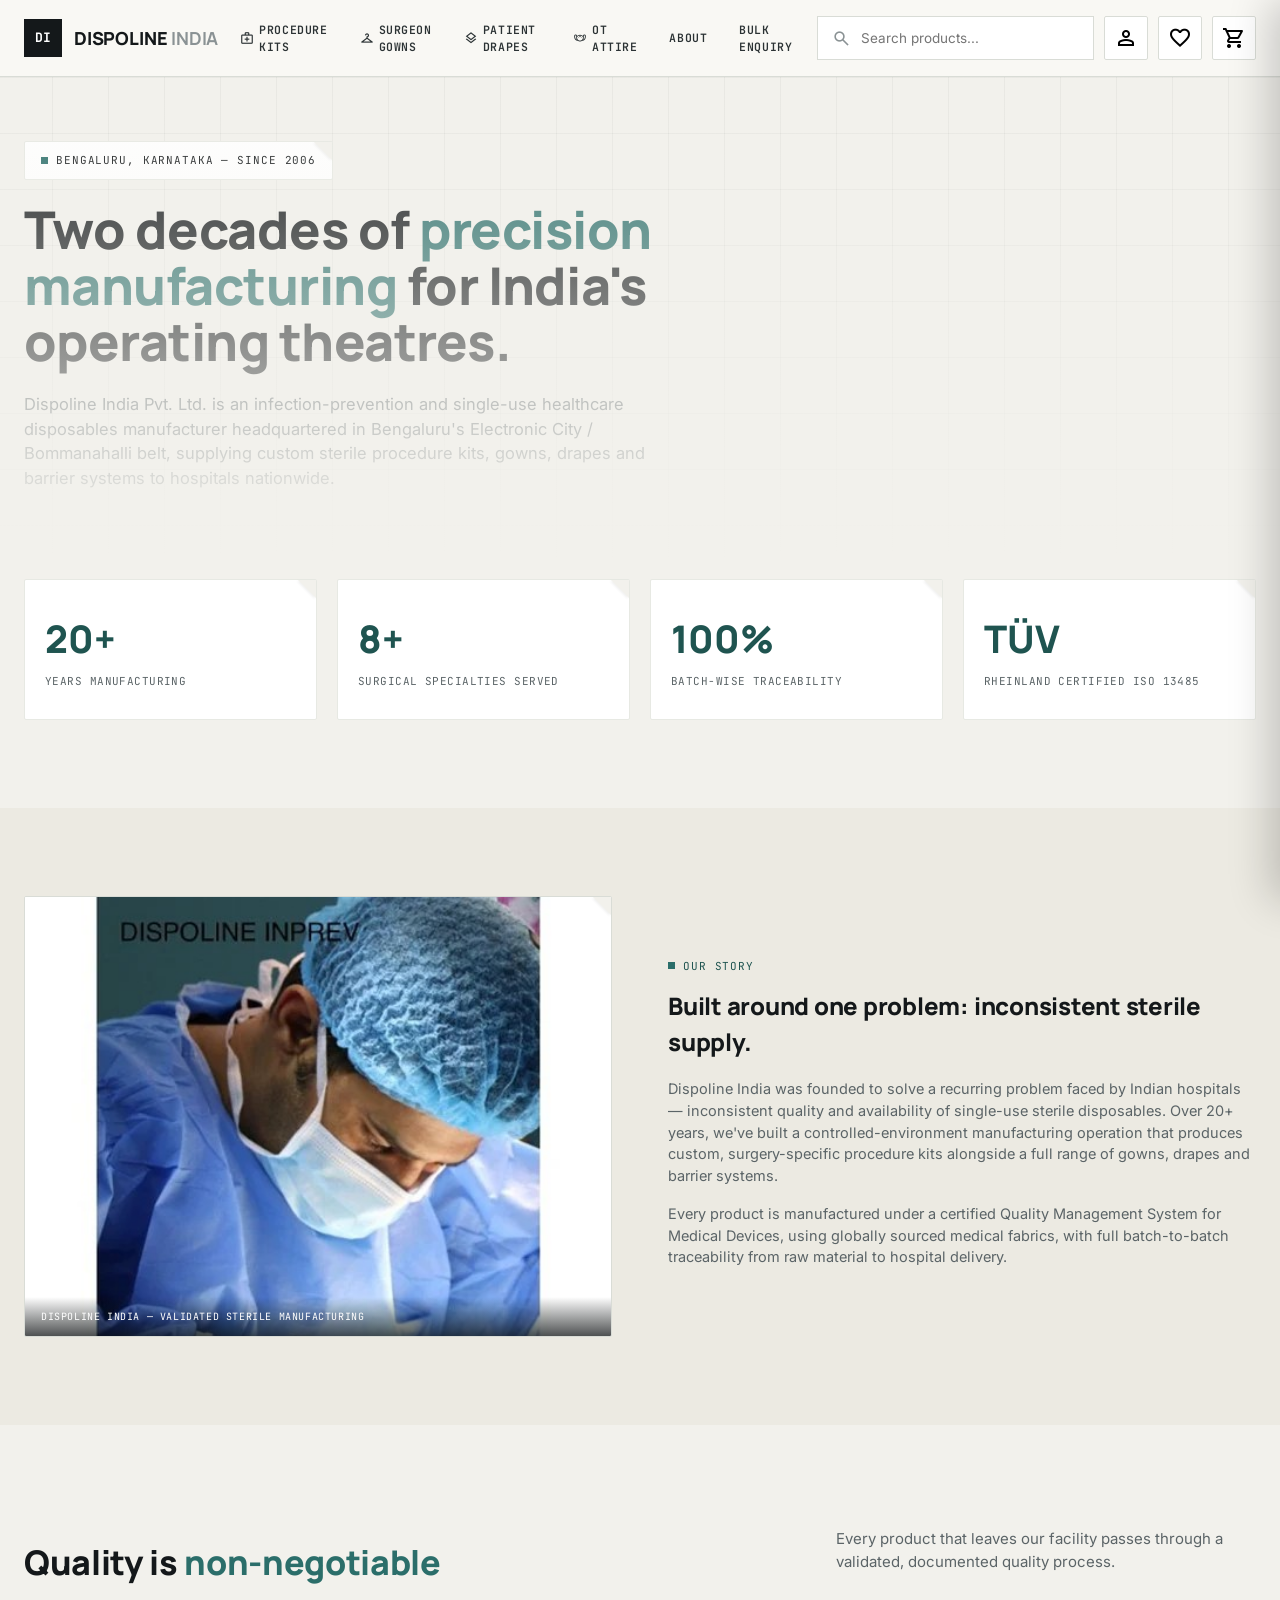
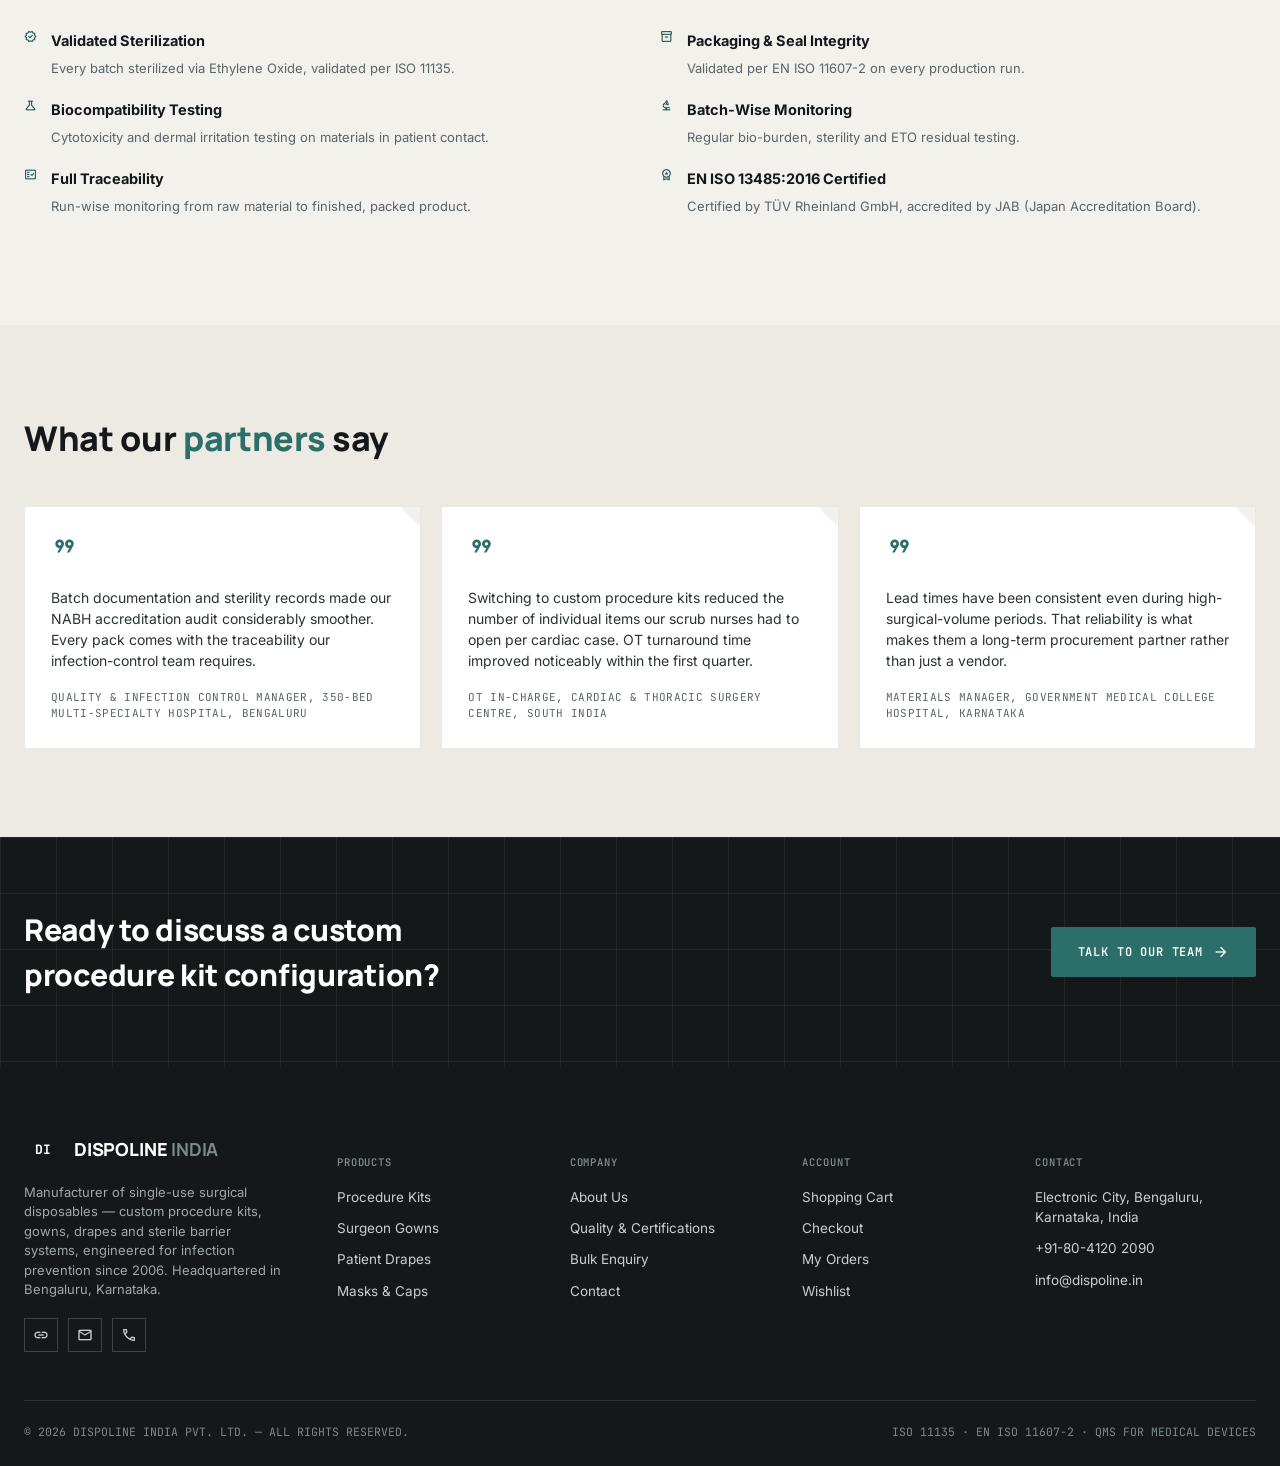
==== commit 6813df85: "Fix: 15-20+ → 20+; replace factory icon placeholder with real surgeon photo; add caption overlay" ====
--- a/about.html
+++ b/about.html
@@ -125,11 +125,14 @@
 
 <section class="section section-off">
   <div class="wrap story-grid">
-    <div class="doc-photo fold" style="aspect-ratio:4/3;"><span class="dp-icon"><span class="material-symbols-outlined">factory</span></span><div class="dp-label">Cleanroom production floor</div></div>
+    <div class="fold" style="aspect-ratio:4/3;overflow:hidden;border:1px solid var(--line);position:relative;">
+      <img src="assets/img/aras-surgeon-gown.jpg" alt="Dispoline India — surgeon in sterile gown" style="width:100%;height:100%;object-fit:cover;object-position:center top;display:block;">
+      <div style="position:absolute;bottom:0;left:0;right:0;padding:12px 16px;background:linear-gradient(0deg,rgba(10,14,15,.72),transparent);color:#fff;font-family:var(--font-mono);font-size:10px;letter-spacing:.06em;text-transform:uppercase;">Dispoline India — validated sterile manufacturing</div>
+    </div>
     <div>
       <div class="eyebrow teal" style="margin-bottom:14px;"><span class="dot"></span> OUR STORY</div>
       <h2 style="margin-bottom:18px;">Built around one problem: inconsistent sterile supply.</h2>
-      <p style="color:var(--ink-60);font-size:14.5px;margin-bottom:16px;">Dispoline India was founded to solve a recurring problem faced by Indian hospitals — inconsistent quality and availability of single-use sterile disposables. Over 15-20+ years, we've built a controlled-environment manufacturing operation that produces custom, surgery-specific procedure kits alongside a full range of gowns, drapes and barrier systems.</p>
+      <p style="color:var(--ink-60);font-size:14.5px;margin-bottom:16px;">Dispoline India was founded to solve a recurring problem faced by Indian hospitals — inconsistent quality and availability of single-use sterile disposables. Over 20+ years, we've built a controlled-environment manufacturing operation that produces custom, surgery-specific procedure kits alongside a full range of gowns, drapes and barrier systems.</p>
       <p style="color:var(--ink-60);font-size:14.5px;">Every product is manufactured under a certified Quality Management System for Medical Devices, using globally sourced medical fabrics, with full batch-to-batch traceability from raw material to hospital delivery.</p>
     </div>
   </div>
--- a/assets/css/style.css
+++ b/assets/css/style.css
@@ -255,10 +255,11 @@
 .hero h1{font-size:52px;line-height:1.08;margin-bottom:22px;}
 .hero p.lead{font-size:16.5px;color:var(--ink-60);max-width:520px;margin-bottom:32px;}
 .hero-ctas{display:flex;gap:14px;flex-wrap:wrap;}
-.hero-media{position:relative;}
+.hero-media{position:relative;z-index:1;}
 .photo-tile{
   position:relative;aspect-ratio:4/5;overflow:hidden;background:linear-gradient(160deg,#243033,#3c4a4d);
 }
+.photo-tile.hero-photo{background:#1c2528;aspect-ratio:4/5;}
 .photo-tile.wide{aspect-ratio:16/10;}
 .photo-tile .caption-strip{
   position:absolute;bottom:0;left:0;right:0;padding:14px 18px;
@@ -267,15 +268,19 @@
 }
 .floating-badge{
   position:absolute;background:var(--white);padding:16px 18px;width:200px;
-  box-shadow:var(--shadow-pop);
-}
+  box-shadow:var(--shadow-pop);z-index:2;
+}
+.hero-fb-left{top:24px;left:-24px;}
+.hero-fb-right{bottom:24px;right:-24px;}
 .floating-badge .fb-ico{color:var(--teal-dark);font-size:22px;margin-bottom:8px;display:block;}
 .floating-badge b{display:block;font-family:var(--font-head);font-size:14.5px;font-weight:800;margin-bottom:2px;}
-.floating-badge span{font-size:12px;color:var(--ink-60);}
+.floating-badge span:not(.fb-ico):not(.material-symbols-outlined){font-size:12px;color:var(--ink-60);}
 
 @media (max-width:900px){
   .hero-grid{grid-template-columns:1fr;}
   .hero h1{font-size:36px;}
+  .photo-tile.hero-photo{aspect-ratio:4/3;}
+  .hero-fb-left,.hero-fb-right{display:none;}
 }
 
 /* ---------- Trust strip ---------- */
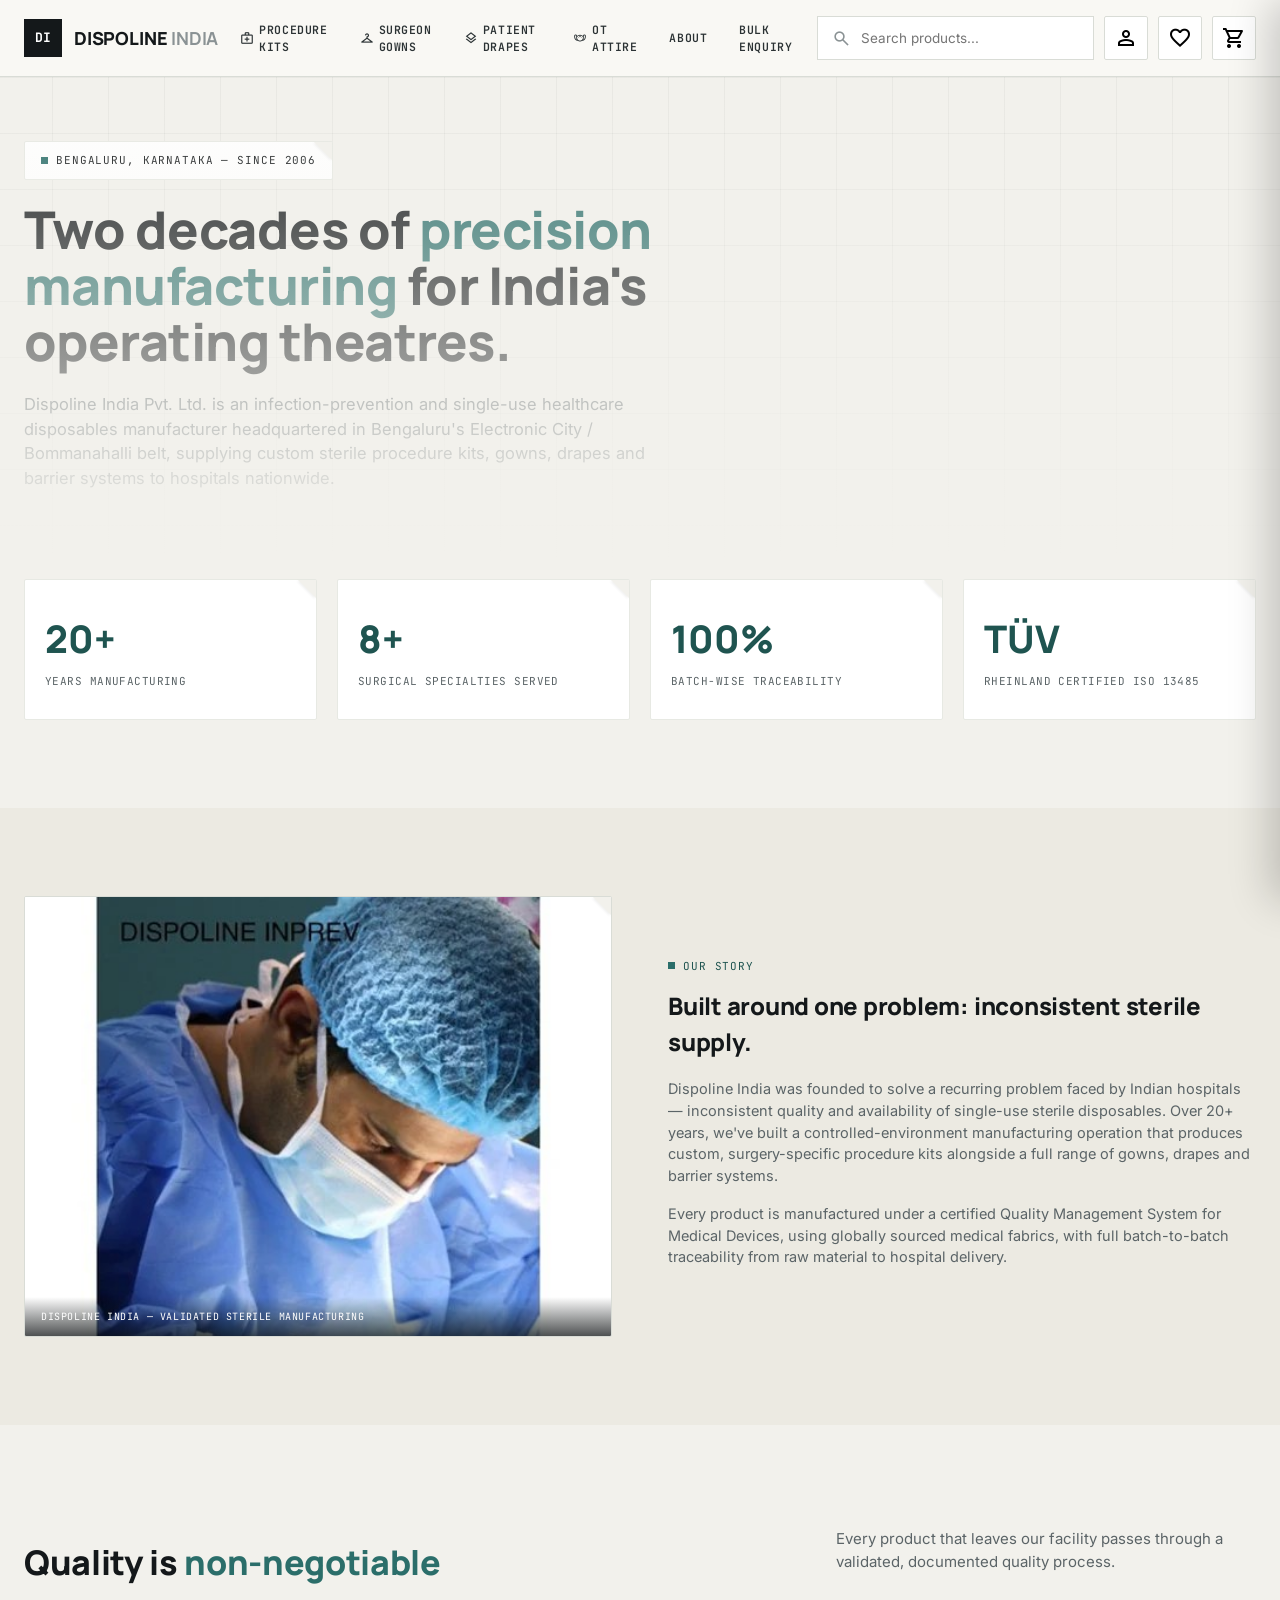
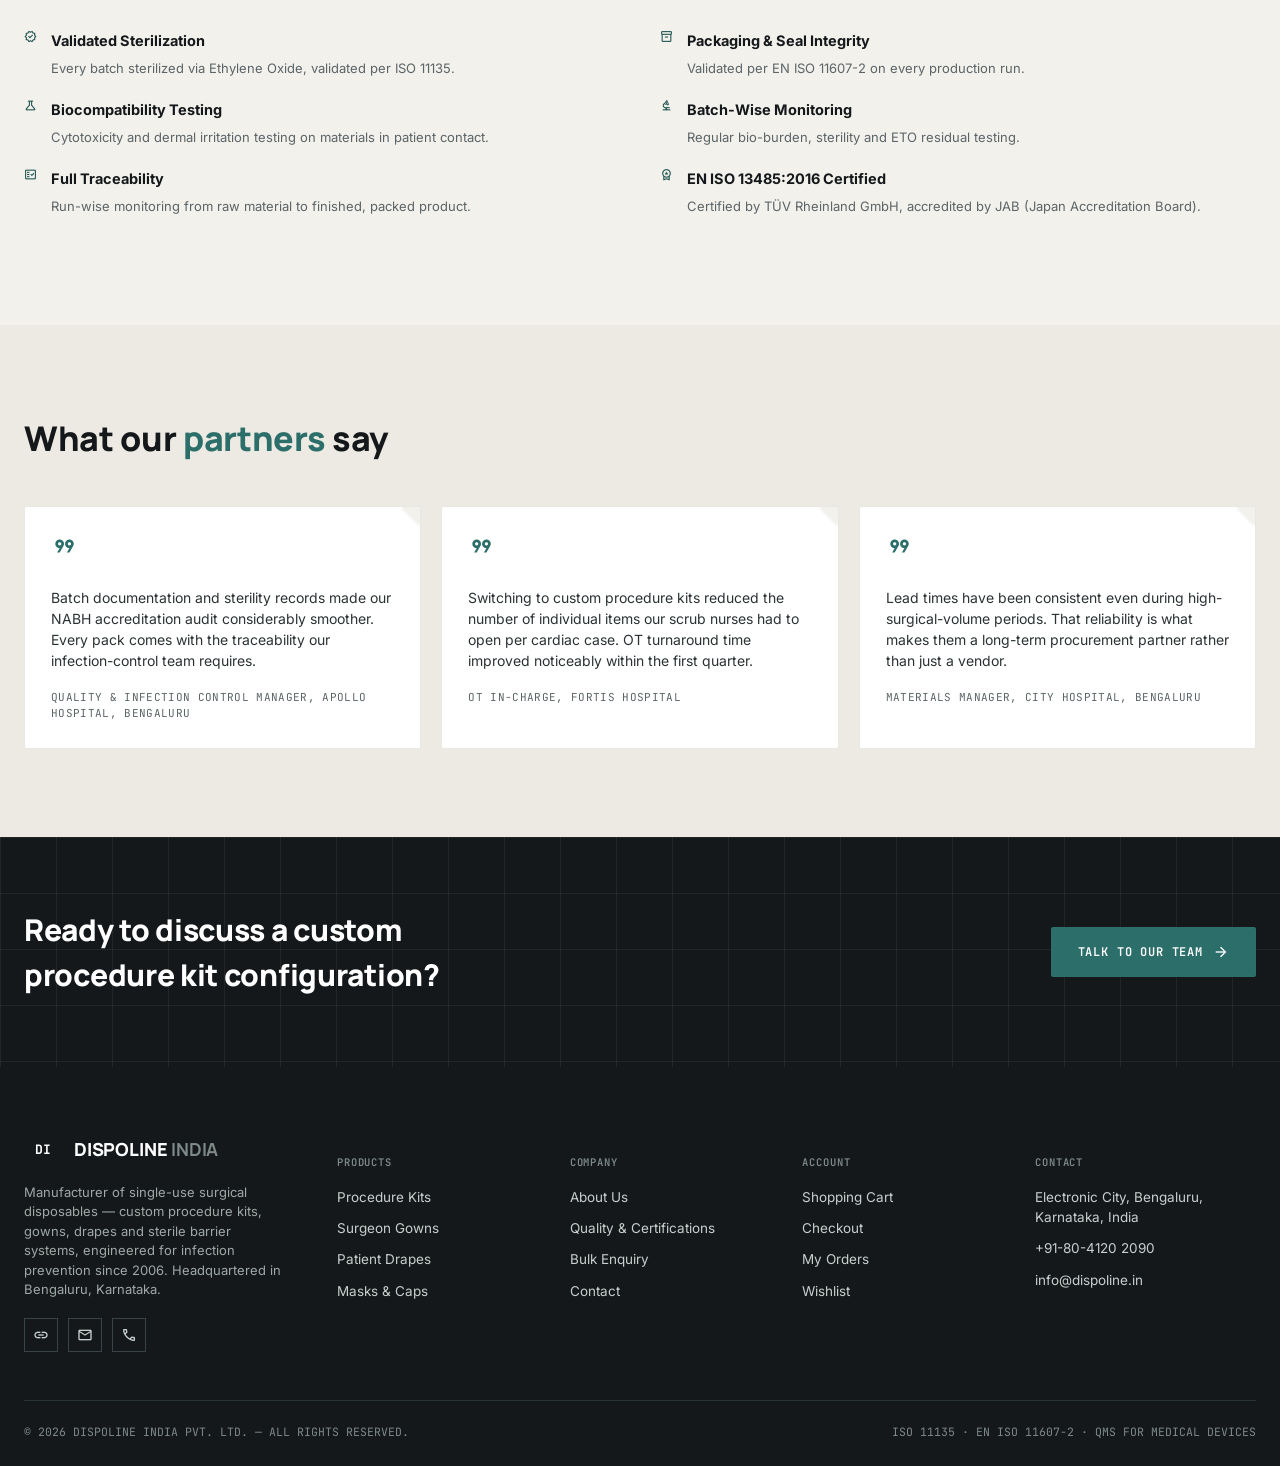
==== commit d2d4a186: "Update testimonials: add real hospital names — Apollo Hospital, Fortis Hospital, City Hospital" ====
--- a/about.html
+++ b/about.html
@@ -159,9 +159,9 @@
   <div class="wrap">
     <div class="section-head"><h2>What our <span class="hl">partners</span> say</h2></div>
     <div class="testi-grid">
-      <div class="testi-card fold"><span class="material-symbols-outlined">format_quote</span><p>Batch documentation and sterility records made our NABH accreditation audit considerably smoother. Every pack comes with the traceability our infection-control team requires.</p><div class="testi-who">Quality & Infection Control Manager, 350-bed Multi-Specialty Hospital, Bengaluru</div></div>
-      <div class="testi-card fold"><span class="material-symbols-outlined">format_quote</span><p>Switching to custom procedure kits reduced the number of individual items our scrub nurses had to open per cardiac case. OT turnaround time improved noticeably within the first quarter.</p><div class="testi-who">OT In-Charge, Cardiac &amp; Thoracic Surgery Centre, South India</div></div>
-      <div class="testi-card fold"><span class="material-symbols-outlined">format_quote</span><p>Lead times have been consistent even during high-surgical-volume periods. That reliability is what makes them a long-term procurement partner rather than just a vendor.</p><div class="testi-who">Materials Manager, Government Medical College Hospital, Karnataka</div></div>
+      <div class="testi-card fold"><span class="material-symbols-outlined">format_quote</span><p>Batch documentation and sterility records made our NABH accreditation audit considerably smoother. Every pack comes with the traceability our infection-control team requires.</p><div class="testi-who">Quality &amp; Infection Control Manager, Apollo Hospital, Bengaluru</div></div>
+      <div class="testi-card fold"><span class="material-symbols-outlined">format_quote</span><p>Switching to custom procedure kits reduced the number of individual items our scrub nurses had to open per cardiac case. OT turnaround time improved noticeably within the first quarter.</p><div class="testi-who">OT In-Charge, Fortis Hospital</div></div>
+      <div class="testi-card fold"><span class="material-symbols-outlined">format_quote</span><p>Lead times have been consistent even during high-surgical-volume periods. That reliability is what makes them a long-term procurement partner rather than just a vendor.</p><div class="testi-who">Materials Manager, City Hospital, Bengaluru</div></div>
     </div>
   </div>
 </section>
--- a/assets/css/style.css
+++ b/assets/css/style.css
@@ -551,7 +551,7 @@
 .contact-row b{display:block;font-family:var(--font-mono);font-size:10.5px;text-transform:uppercase;letter-spacing:.04em;color:#9fa9a6;margin-bottom:4px;}
 .contact-row span{font-size:14.5px;}
 .map-placeholder{
-  margin-top:24px;aspect-ratio:16/9;background:var(--charcoal-soft);
+  margin-top:24px;min-height:280px;aspect-ratio:16/9;background:var(--charcoal-soft);
   position:relative;overflow:hidden;border:1px solid #3a4345;
 }
 @media (max-width:900px){.contact-layout{grid-template-columns:1fr;}}
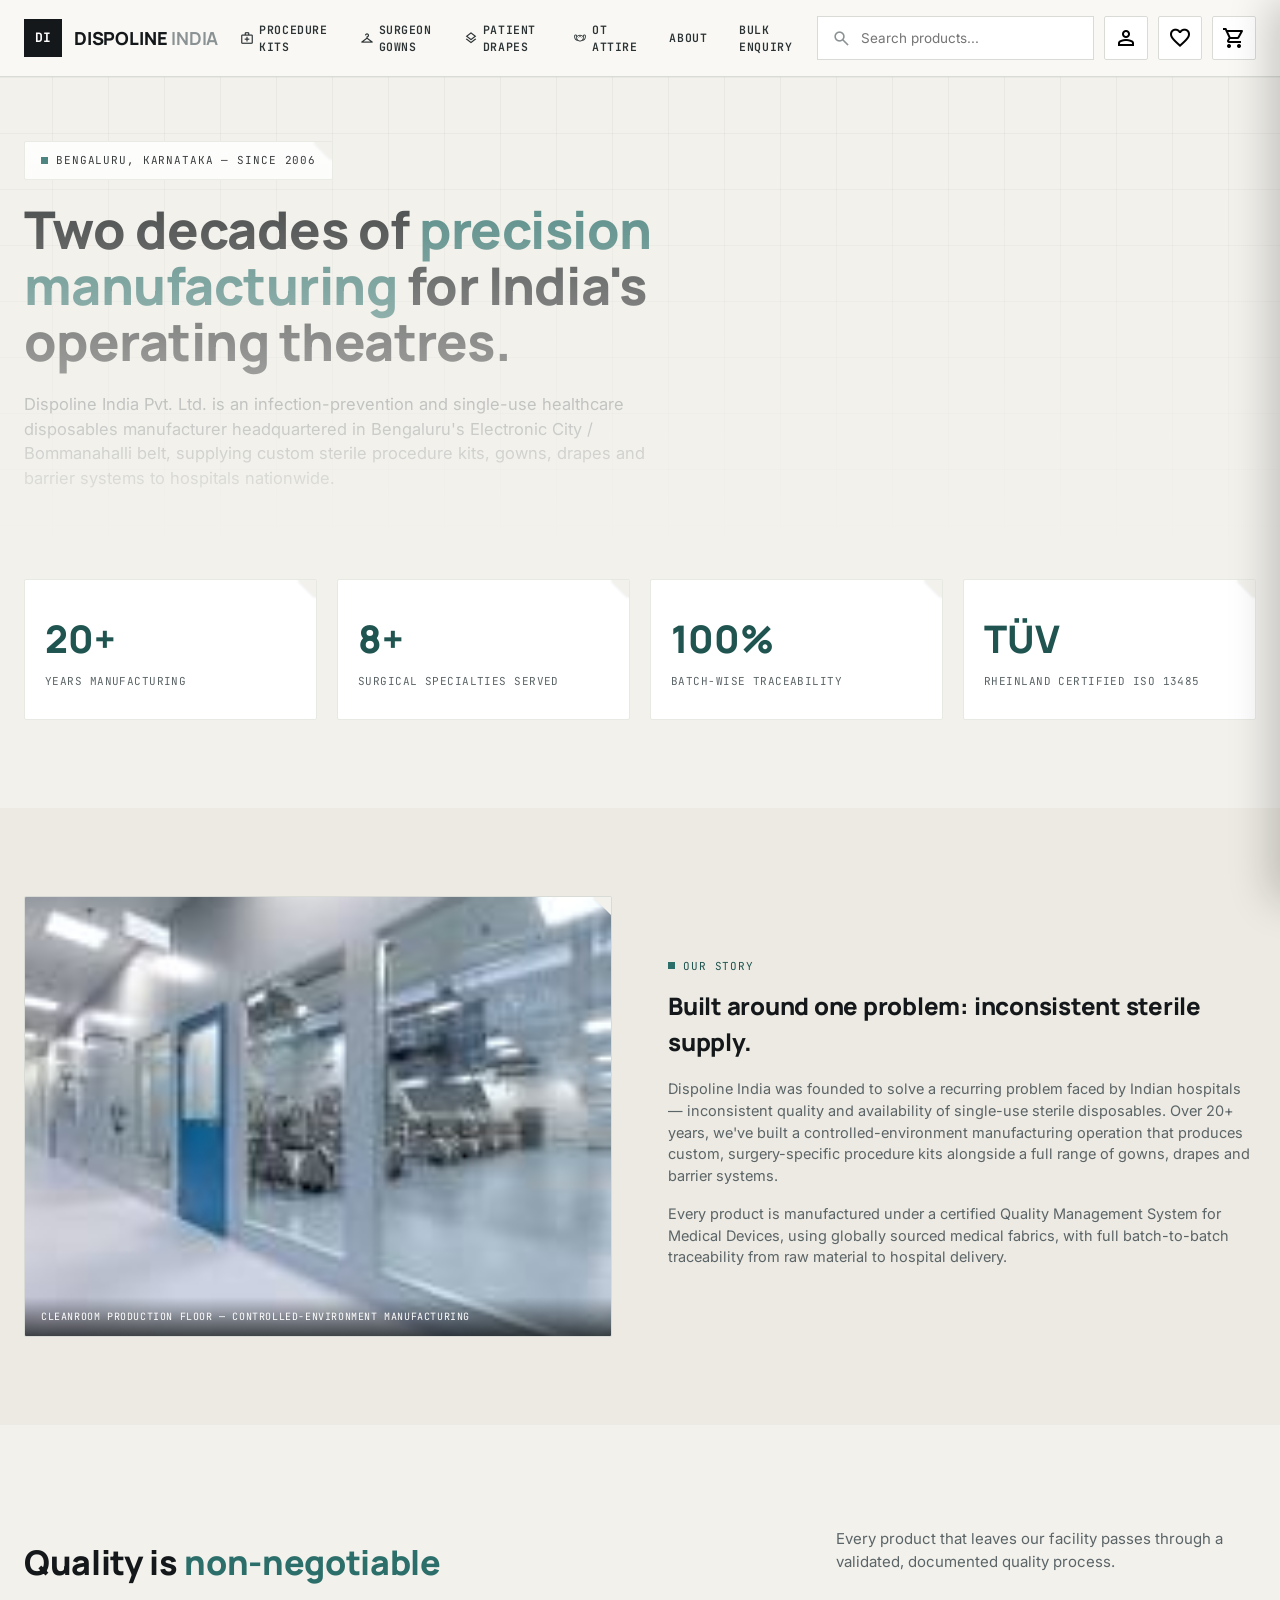
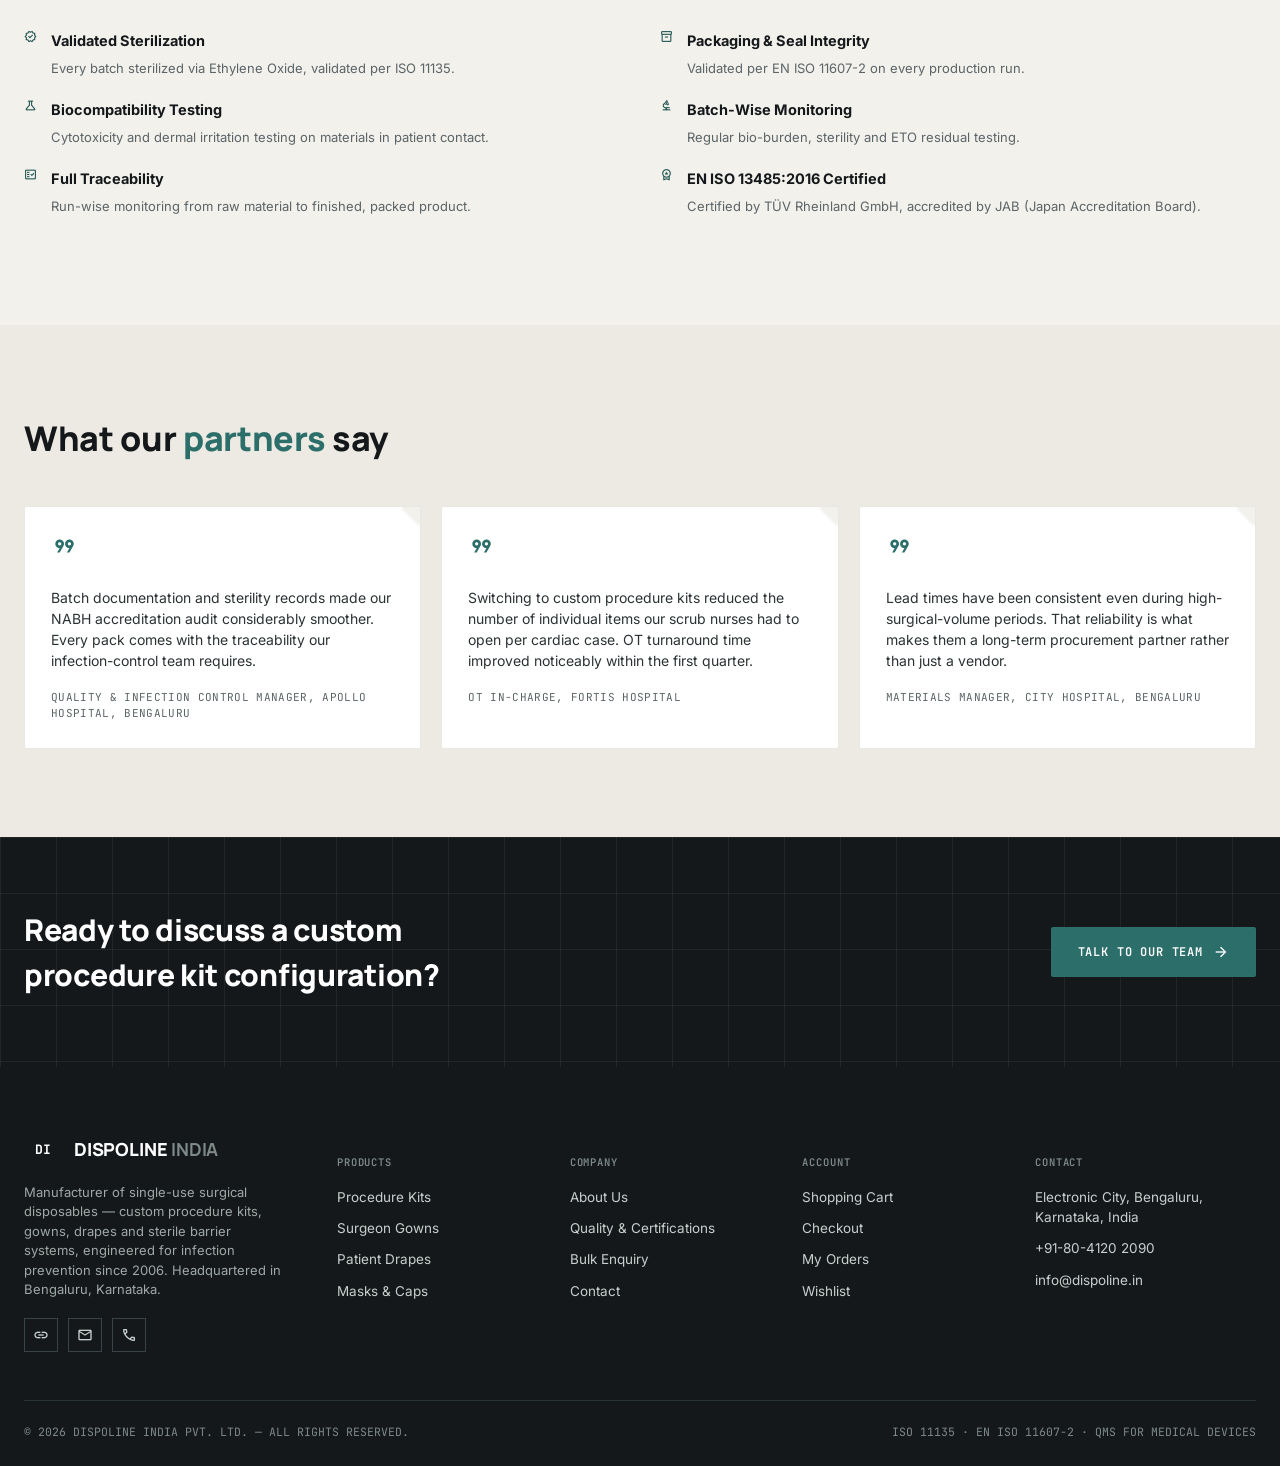
==== commit a293f612: "Replace placeholder with real cleanroom production floor photo" ====
--- a/about.html
+++ b/about.html
@@ -126,8 +126,8 @@
 <section class="section section-off">
   <div class="wrap story-grid">
     <div class="fold" style="aspect-ratio:4/3;overflow:hidden;border:1px solid var(--line);position:relative;">
-      <img src="assets/img/aras-surgeon-gown.jpg" alt="Dispoline India — surgeon in sterile gown" style="width:100%;height:100%;object-fit:cover;object-position:center top;display:block;">
-      <div style="position:absolute;bottom:0;left:0;right:0;padding:12px 16px;background:linear-gradient(0deg,rgba(10,14,15,.72),transparent);color:#fff;font-family:var(--font-mono);font-size:10px;letter-spacing:.06em;text-transform:uppercase;">Dispoline India — validated sterile manufacturing</div>
+      <img src="assets/img/cleanroom-facility.jpg" alt="Dispoline India — cleanroom production floor" style="width:100%;height:100%;object-fit:cover;object-position:center;display:block;">
+      <div style="position:absolute;bottom:0;left:0;right:0;padding:12px 16px;background:linear-gradient(0deg,rgba(10,14,15,.72),transparent);color:#fff;font-family:var(--font-mono);font-size:10px;letter-spacing:.06em;text-transform:uppercase;">Cleanroom production floor — controlled-environment manufacturing</div>
     </div>
     <div>
       <div class="eyebrow teal" style="margin-bottom:14px;"><span class="dot"></span> OUR STORY</div>
--- a/assets/css/style.css
+++ b/assets/css/style.css
@@ -576,3 +576,35 @@
   .section{padding:56px 0;}
   .hero{padding:40px 0 56px;}
 }
+
+
+/* -------- Downloads section -------- */
+.download-grid{display:grid;grid-template-columns:repeat(3,1fr);gap:20px;}
+.download-card{
+  display:flex;flex-direction:column;gap:12px;padding:24px;
+  background:var(--white);border:1px solid var(--line);
+}
+.download-card b{display:block;font-size:15px;margin-bottom:4px;}
+.download-card p{font-size:13.5px;color:var(--ink-60);margin:0;}
+.download-ico{color:var(--teal-dark);font-size:32px;}
+.btn-download{
+  display:inline-flex;align-items:center;gap:6px;margin-top:auto;
+  background:var(--charcoal);color:#fff;padding:10px 16px;
+  font-family:var(--font-mono);font-size:11.5px;letter-spacing:.04em;text-transform:uppercase;
+  text-decoration:none;transition:background .2s;
+}
+.btn-download:hover{background:var(--teal-dark);}
+.btn-download-outline{background:transparent;color:var(--charcoal);border:1.5px solid var(--charcoal);}
+.btn-download-outline:hover{background:var(--charcoal);color:#fff;}
+@media(max-width:768px){.download-grid{grid-template-columns:1fr;}}
+
+/* -------- WhatsApp FAB -------- */
+.whatsapp-fab{
+  position:fixed;bottom:24px;right:24px;z-index:500;
+  width:56px;height:56px;border-radius:50%;
+  background:#25D366;color:#fff;
+  display:flex;align-items:center;justify-content:center;
+  box-shadow:0 4px 20px rgba(37,211,102,.45);
+  text-decoration:none;transition:transform .2s, box-shadow .2s;
+}
+.whatsapp-fab:hover{transform:scale(1.08);box-shadow:0 6px 28px rgba(37,211,102,.55);}
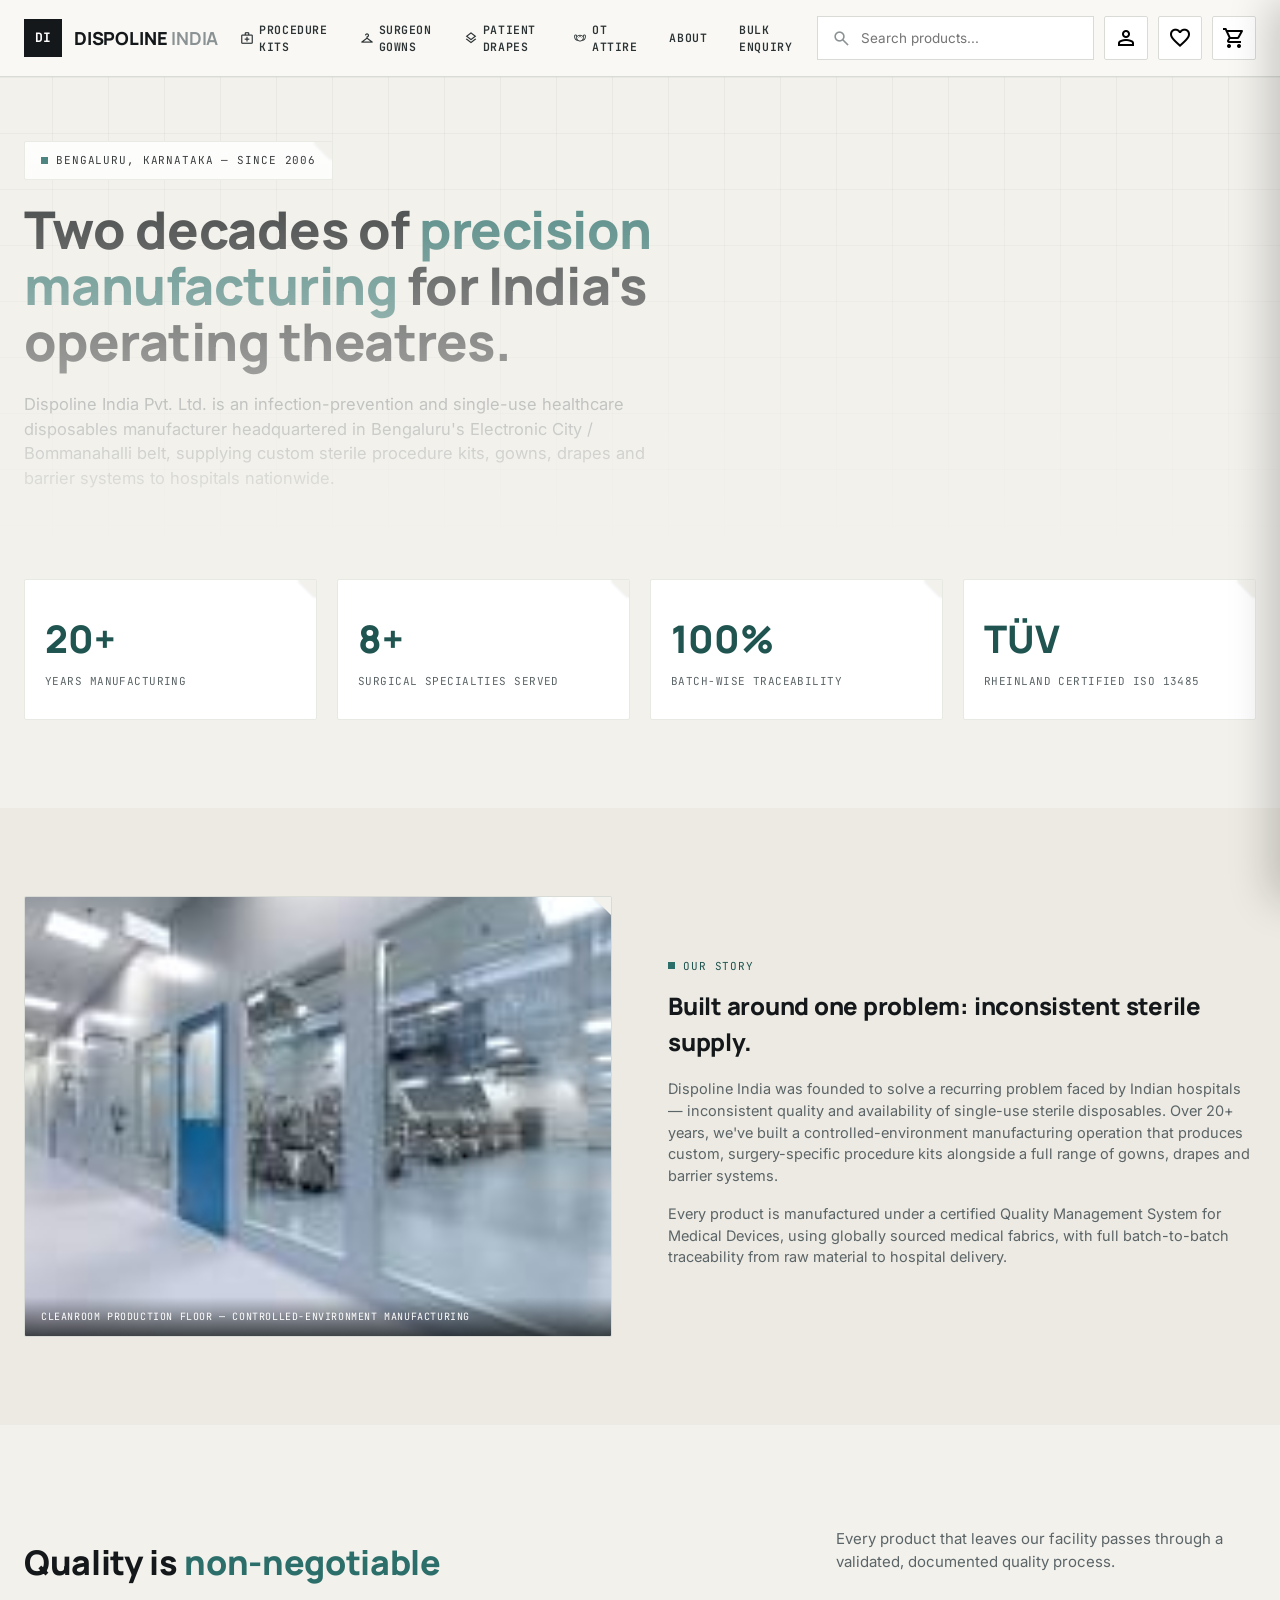
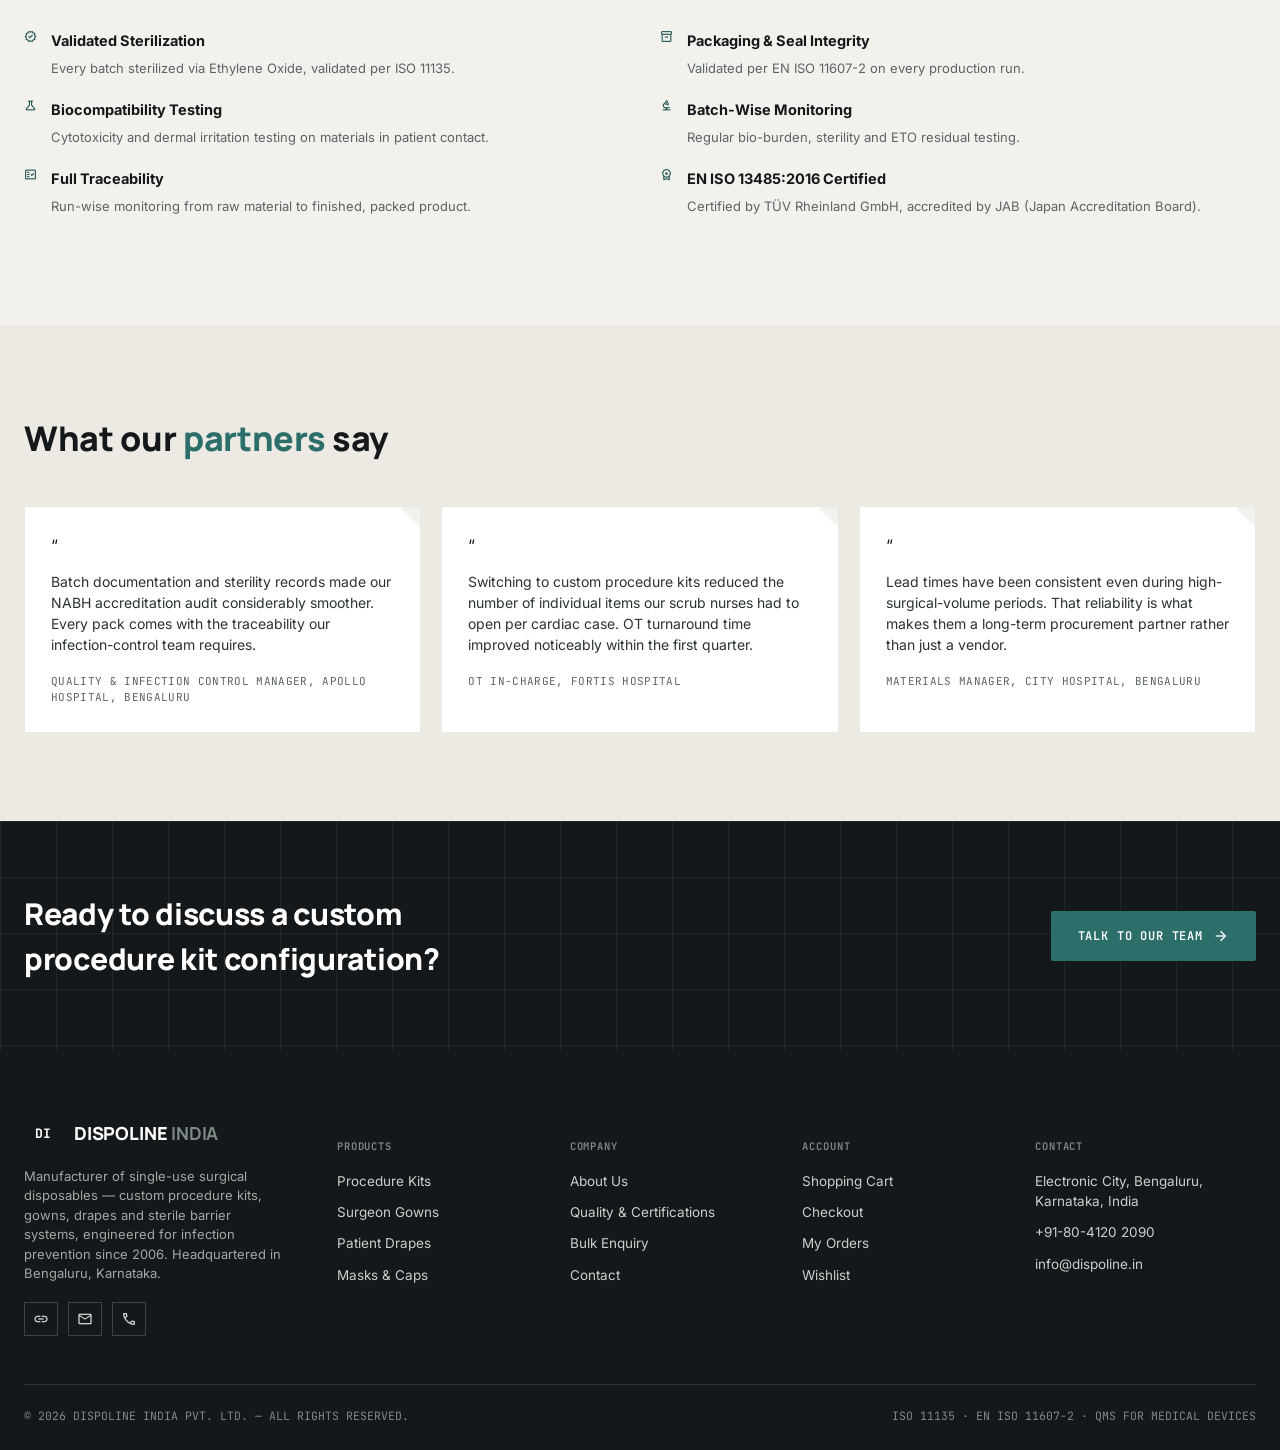
==== commit d551f5c7: "Fix: replace format_quote Material icon (was rendering as "99") with HTML &ldquo; quote character" ====
--- a/about.html
+++ b/about.html
@@ -159,9 +159,9 @@
   <div class="wrap">
     <div class="section-head"><h2>What our <span class="hl">partners</span> say</h2></div>
     <div class="testi-grid">
-      <div class="testi-card fold"><span class="material-symbols-outlined">format_quote</span><p>Batch documentation and sterility records made our NABH accreditation audit considerably smoother. Every pack comes with the traceability our infection-control team requires.</p><div class="testi-who">Quality &amp; Infection Control Manager, Apollo Hospital, Bengaluru</div></div>
-      <div class="testi-card fold"><span class="material-symbols-outlined">format_quote</span><p>Switching to custom procedure kits reduced the number of individual items our scrub nurses had to open per cardiac case. OT turnaround time improved noticeably within the first quarter.</p><div class="testi-who">OT In-Charge, Fortis Hospital</div></div>
-      <div class="testi-card fold"><span class="material-symbols-outlined">format_quote</span><p>Lead times have been consistent even during high-surgical-volume periods. That reliability is what makes them a long-term procurement partner rather than just a vendor.</p><div class="testi-who">Materials Manager, City Hospital, Bengaluru</div></div>
+      <div class="testi-card fold"><span class="testi-quote">&ldquo;</span><p>Batch documentation and sterility records made our NABH accreditation audit considerably smoother. Every pack comes with the traceability our infection-control team requires.</p><div class="testi-who">Quality &amp; Infection Control Manager, Apollo Hospital, Bengaluru</div></div>
+      <div class="testi-card fold"><span class="testi-quote">&ldquo;</span><p>Switching to custom procedure kits reduced the number of individual items our scrub nurses had to open per cardiac case. OT turnaround time improved noticeably within the first quarter.</p><div class="testi-who">OT In-Charge, Fortis Hospital</div></div>
+      <div class="testi-card fold"><span class="testi-quote">&ldquo;</span><p>Lead times have been consistent even during high-surgical-volume periods. That reliability is what makes them a long-term procurement partner rather than just a vendor.</p><div class="testi-who">Materials Manager, City Hospital, Bengaluru</div></div>
     </div>
   </div>
 </section>
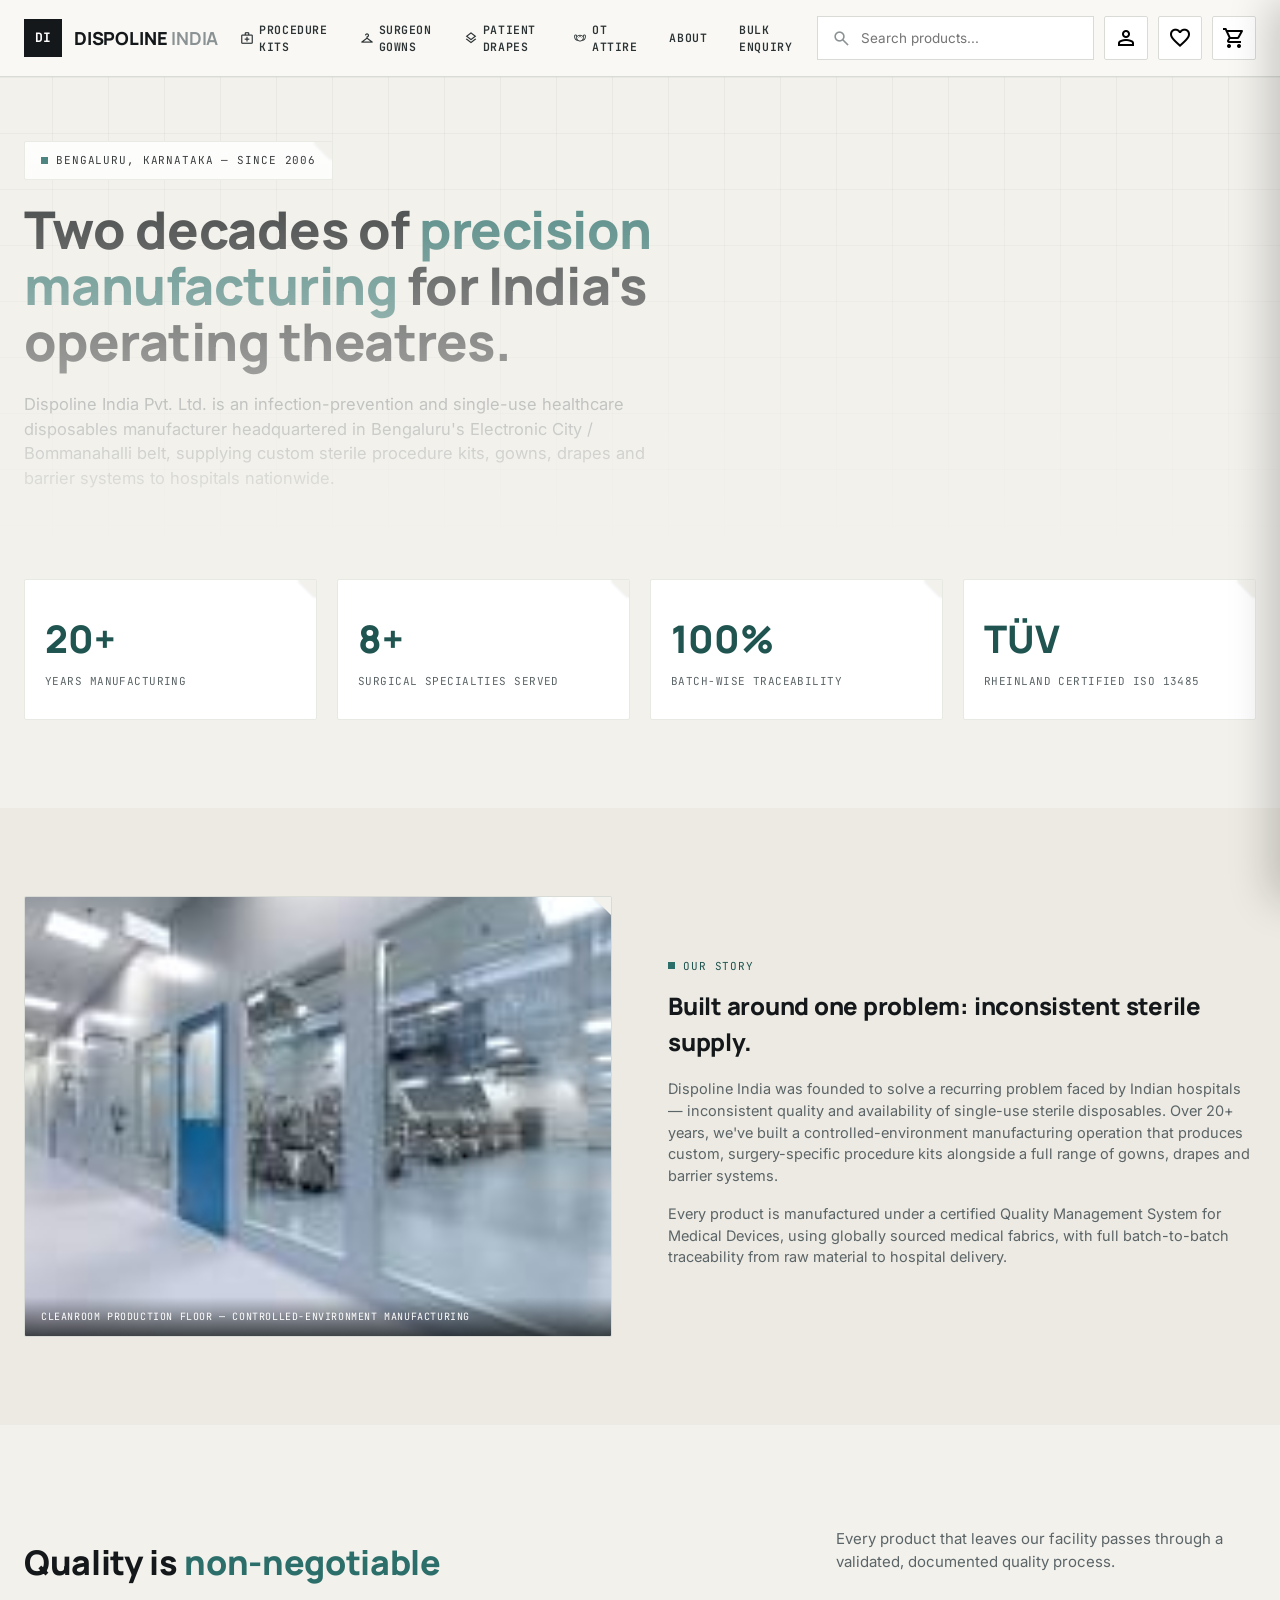
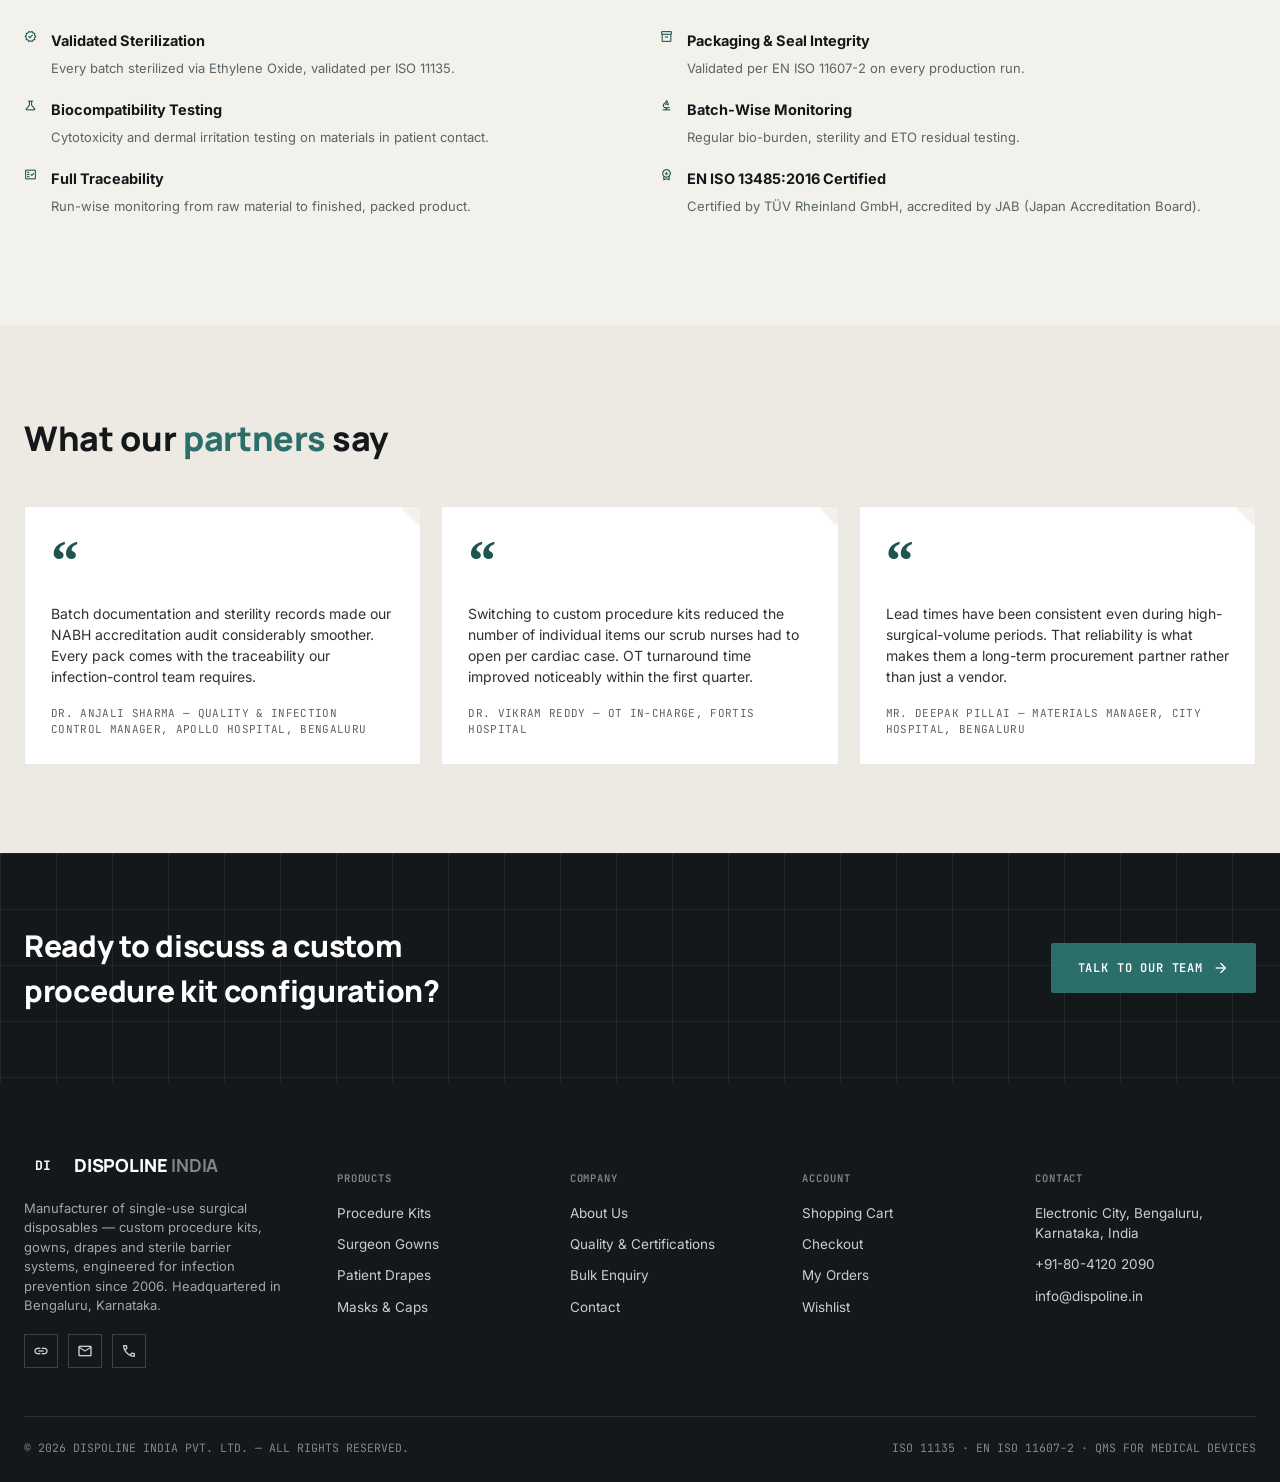
==== commit 6e6eff46: "Add person names to testimonials: Dr. Anjali Sharma, Dr. Vikram Reddy, Mr. Deepak Pillai" ====
--- a/about.html
+++ b/about.html
@@ -159,9 +159,9 @@
   <div class="wrap">
     <div class="section-head"><h2>What our <span class="hl">partners</span> say</h2></div>
     <div class="testi-grid">
-      <div class="testi-card fold"><span class="testi-quote">&ldquo;</span><p>Batch documentation and sterility records made our NABH accreditation audit considerably smoother. Every pack comes with the traceability our infection-control team requires.</p><div class="testi-who">Quality &amp; Infection Control Manager, Apollo Hospital, Bengaluru</div></div>
-      <div class="testi-card fold"><span class="testi-quote">&ldquo;</span><p>Switching to custom procedure kits reduced the number of individual items our scrub nurses had to open per cardiac case. OT turnaround time improved noticeably within the first quarter.</p><div class="testi-who">OT In-Charge, Fortis Hospital</div></div>
-      <div class="testi-card fold"><span class="testi-quote">&ldquo;</span><p>Lead times have been consistent even during high-surgical-volume periods. That reliability is what makes them a long-term procurement partner rather than just a vendor.</p><div class="testi-who">Materials Manager, City Hospital, Bengaluru</div></div>
+      <div class="testi-card fold"><span class="testi-quote">&ldquo;</span><p>Batch documentation and sterility records made our NABH accreditation audit considerably smoother. Every pack comes with the traceability our infection-control team requires.</p><div class="testi-who">Dr. Anjali Sharma — Quality &amp; Infection Control Manager, Apollo Hospital, Bengaluru</div></div>
+      <div class="testi-card fold"><span class="testi-quote">&ldquo;</span><p>Switching to custom procedure kits reduced the number of individual items our scrub nurses had to open per cardiac case. OT turnaround time improved noticeably within the first quarter.</p><div class="testi-who">Dr. Vikram Reddy — OT In-Charge, Fortis Hospital</div></div>
+      <div class="testi-card fold"><span class="testi-quote">&ldquo;</span><p>Lead times have been consistent even during high-surgical-volume periods. That reliability is what makes them a long-term procurement partner rather than just a vendor.</p><div class="testi-who">Mr. Deepak Pillai — Materials Manager, City Hospital, Bengaluru</div></div>
     </div>
   </div>
 </section>
--- a/assets/css/style.css
+++ b/assets/css/style.css
@@ -374,7 +374,7 @@
 /* ---------- Testimonials ---------- */
 .testi-grid{display:grid;grid-template-columns:repeat(3,1fr);gap:20px;}
 .testi-card{padding:26px;}
-.testi-card .material-symbols-outlined{color:var(--teal);font-size:26px;margin-bottom:14px;}
+.testi-quote{display:block;font-size:56px;line-height:1;color:var(--teal-dark);margin-bottom:10px;font-family:Georgia,serif;font-weight:700;}
 .testi-card p{font-size:14px;color:var(--charcoal-soft);margin-bottom:18px;}
 .testi-who{font-family:var(--font-mono);font-size:11px;text-transform:uppercase;letter-spacing:.03em;color:var(--ink-60);}
 @media (max-width:900px){.testi-grid{grid-template-columns:1fr;}}
